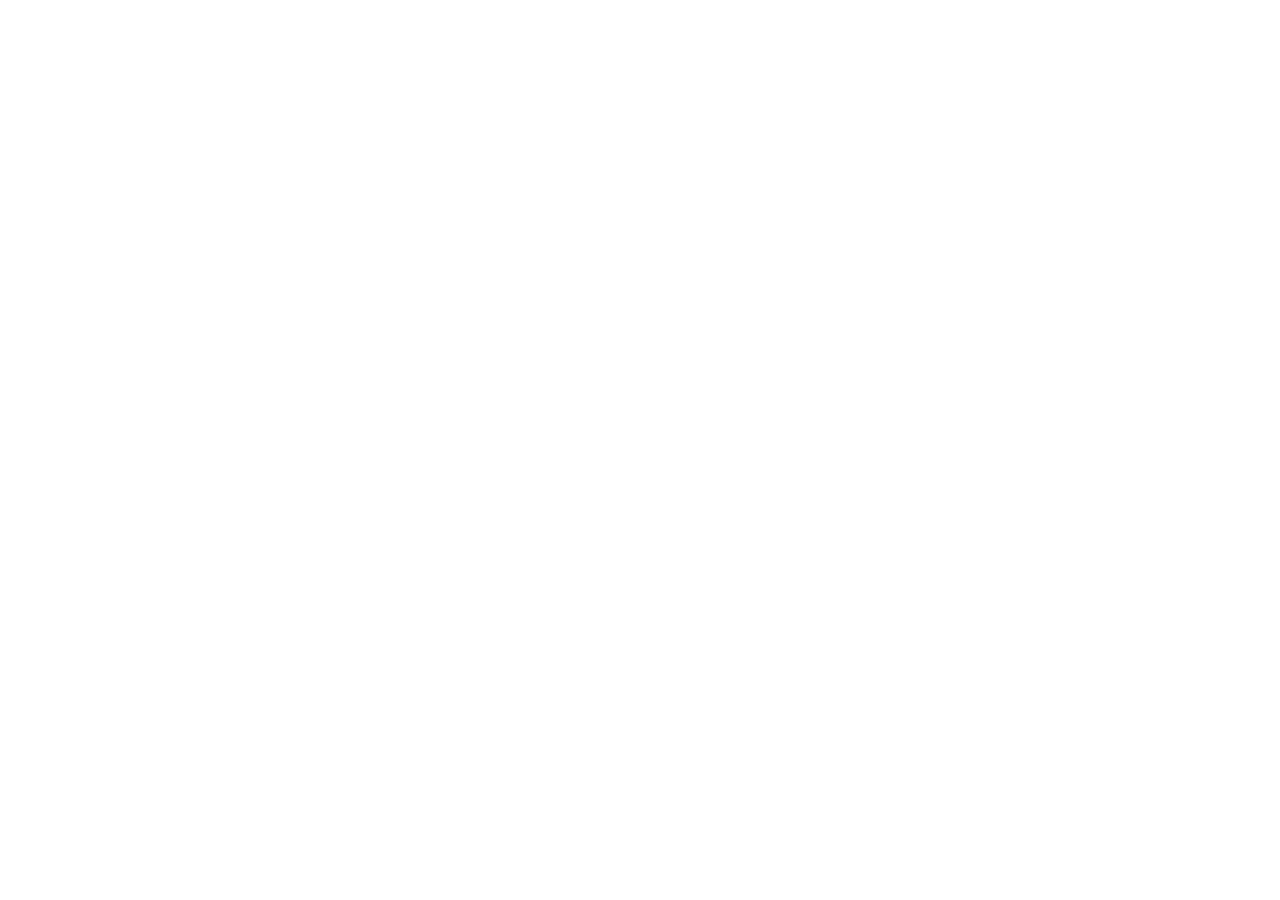
==== index.html @ 23eb841f "Deploy Croner staging 1.28.0" ====
<!doctype html>
<html lang="en">
  <head>
    <meta charset="UTF-8" />
    <link rel="icon" type="image/svg+xml" href="/croner-dev-staging/favicon.svg" />
    <meta name="viewport" content="width=device-width, initial-scale=1.0" />
    <meta data-rh="true" name="description" content="Validate Spring, Unix, Quartz, AWS, Kubernetes, GitHub Actions, Jenkins, Google Cloud, and Azure cron expressions." />
    <link data-rh="true" rel="canonical" href="https://croner.dev/" />
    <link data-rh="true" rel="alternate" hreflang="en" href="https://croner.dev/" />
    <link data-rh="true" rel="alternate" hreflang="hr" href="https://croner.dev/hr" />
    <link data-rh="true" rel="alternate" hreflang="de" href="https://croner.dev/de" />
    <link data-rh="true" rel="alternate" hreflang="it" href="https://croner.dev/it" />
    <link data-rh="true" rel="alternate" hreflang="es" href="https://croner.dev/es" />
    <link data-rh="true" rel="alternate" hreflang="nl" href="https://croner.dev/nl" />
    <link data-rh="true" rel="alternate" hreflang="x-default" href="https://croner.dev/" />
    <link rel="preconnect" href="https://fonts.googleapis.com" />
    <link rel="preconnect" href="https://fonts.gstatic.com" crossorigin />
    <link href="https://fonts.googleapis.com/css2?family=Poppins:wght@300;400;500;600;700&display=swap" rel="stylesheet" />
    <meta name="theme-color" content="#0d0d24" />
    <title>Croner — Cron Expression Checker</title>
    <script type="module" crossorigin src="/croner-dev-staging/assets/index-CM20do0I.js"></script>
    <link rel="stylesheet" crossorigin href="/croner-dev-staging/assets/index-DsFOWp3N.css">
      <meta name="robots" content="noindex, nofollow" />
  </head>
  <body>
    <div id="root"></div>
  </body>
</html>
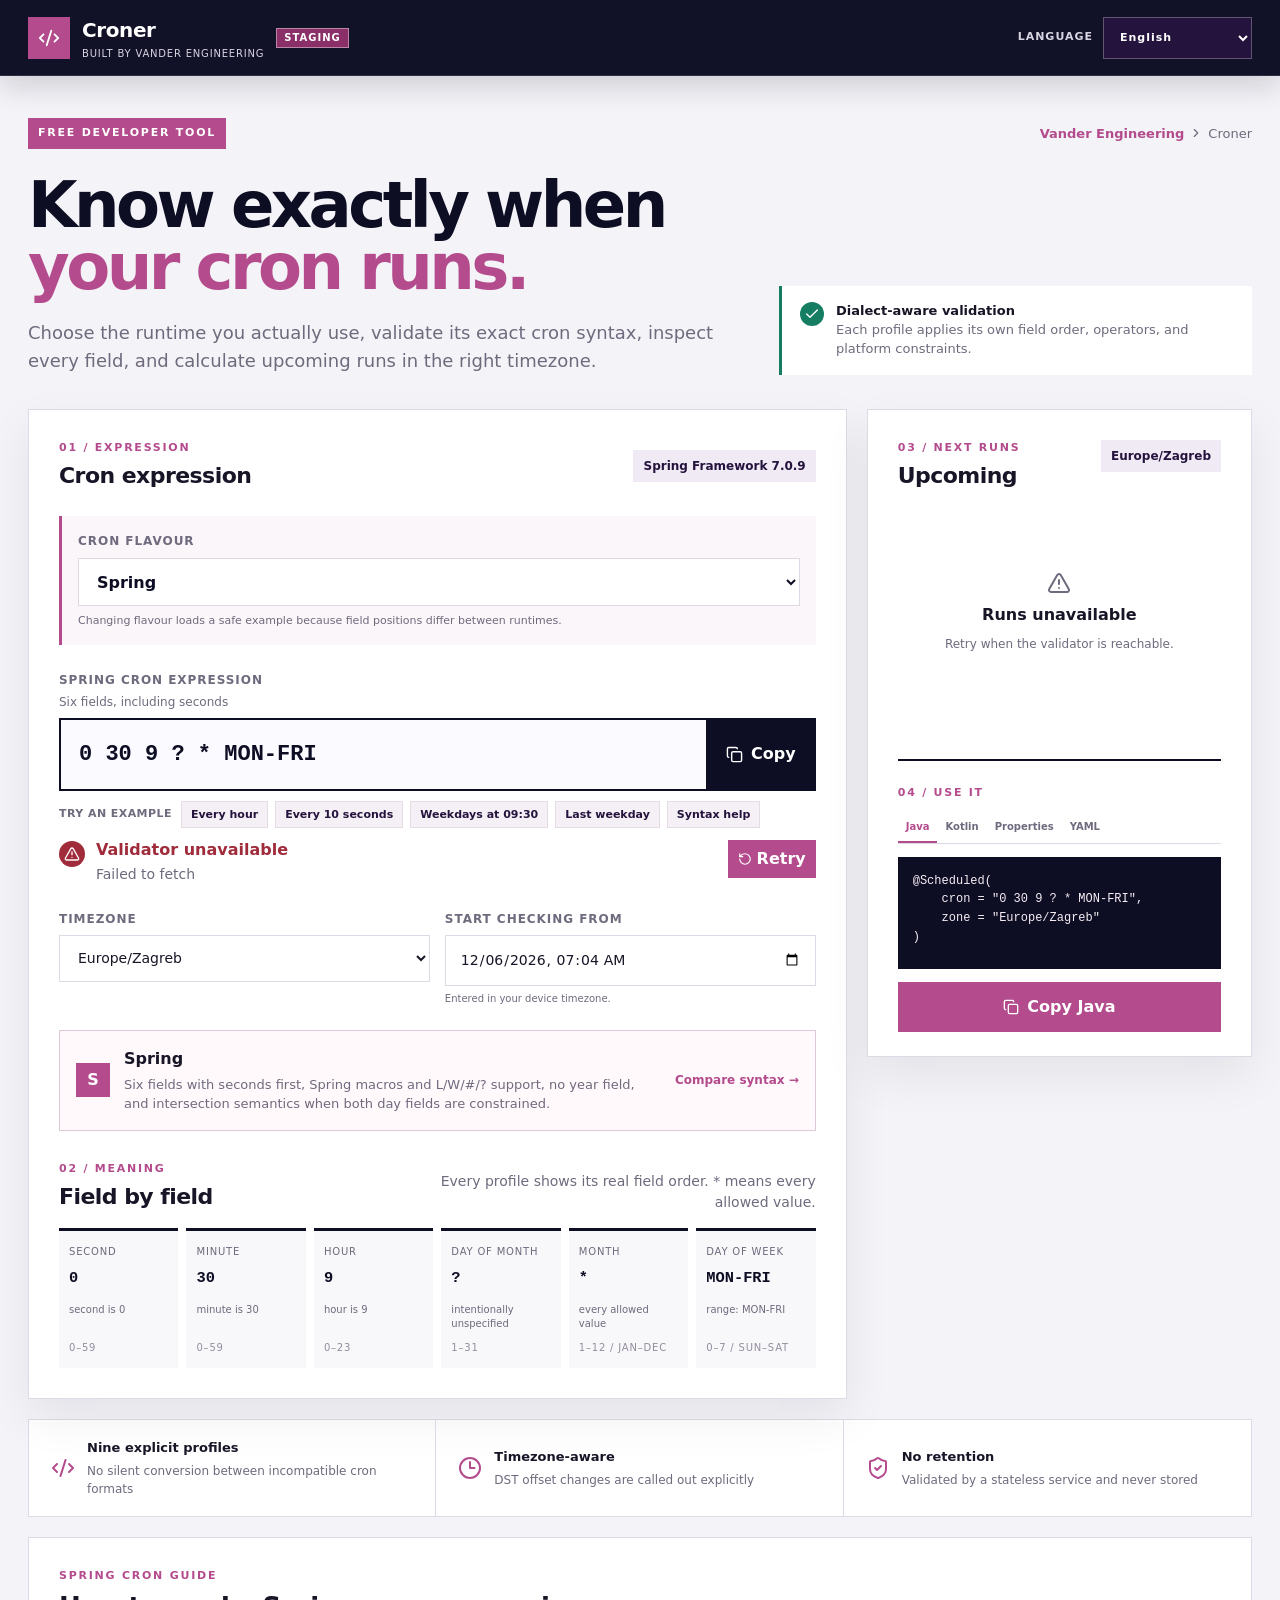
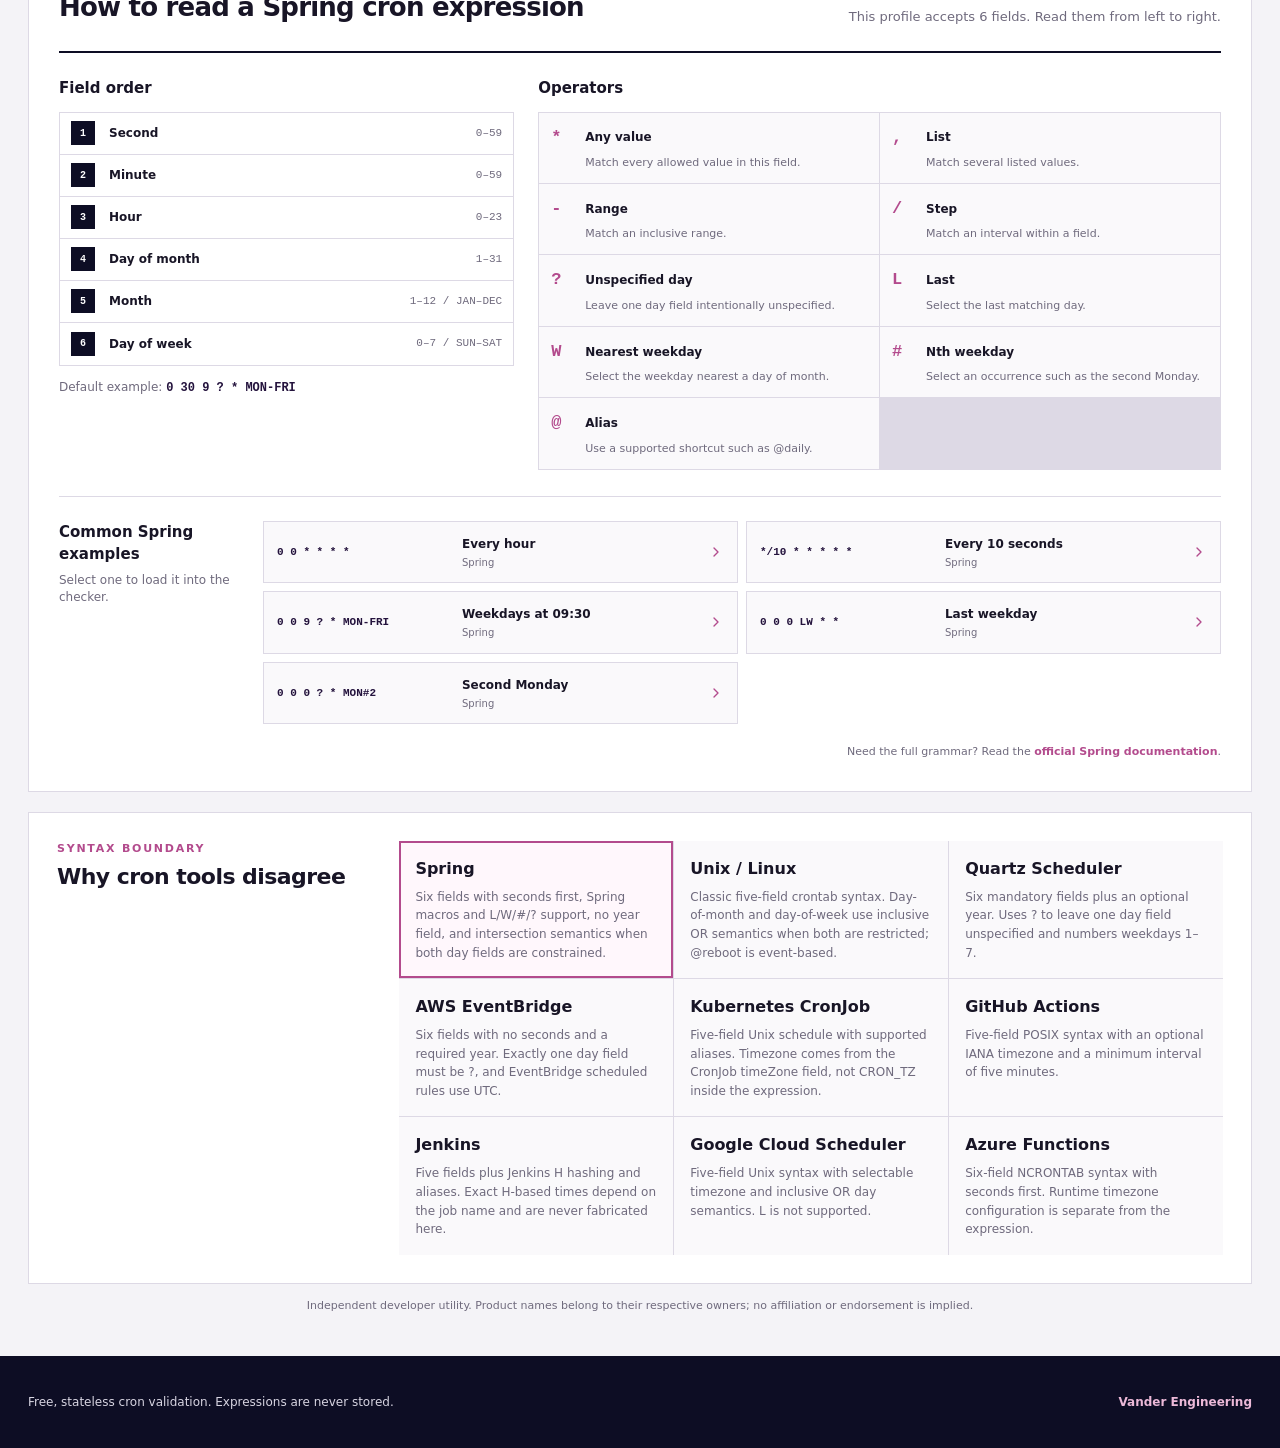
==== commit 407e7bda: "Deploy Croner staging custom domain" ====
--- a/index.html
+++ b/index.html
@@ -2,7 +2,7 @@
 <html lang="en">
   <head>
     <meta charset="UTF-8" />
-    <link rel="icon" type="image/svg+xml" href="/croner-dev-staging/favicon.svg" />
+    <link rel="icon" type="image/svg+xml" href="/favicon.svg" />
     <meta name="viewport" content="width=device-width, initial-scale=1.0" />
     <meta data-rh="true" name="description" content="Validate Spring, Unix, Quartz, AWS, Kubernetes, GitHub Actions, Jenkins, Google Cloud, and Azure cron expressions." />
     <link data-rh="true" rel="canonical" href="https://croner.dev/" />
@@ -18,8 +18,8 @@
     <link href="https://fonts.googleapis.com/css2?family=Poppins:wght@300;400;500;600;700&display=swap" rel="stylesheet" />
     <meta name="theme-color" content="#0d0d24" />
     <title>Croner — Cron Expression Checker</title>
-    <script type="module" crossorigin src="/croner-dev-staging/assets/index-CM20do0I.js"></script>
-    <link rel="stylesheet" crossorigin href="/croner-dev-staging/assets/index-DsFOWp3N.css">
+    <script type="module" crossorigin src="/assets/index-CDIv0Uh9.js"></script>
+    <link rel="stylesheet" crossorigin href="/assets/index-DsFOWp3N.css">
       <meta name="robots" content="noindex, nofollow" />
   </head>
   <body>
--- a/assets/index-DsFOWp3N.css
+++ b/assets/index-DsFOWp3N.css
@@ -0,0 +1 @@
+*,:before,:after{--tw-border-spacing-x: 0;--tw-border-spacing-y: 0;--tw-translate-x: 0;--tw-translate-y: 0;--tw-rotate: 0;--tw-skew-x: 0;--tw-skew-y: 0;--tw-scale-x: 1;--tw-scale-y: 1;--tw-pan-x: ;--tw-pan-y: ;--tw-pinch-zoom: ;--tw-scroll-snap-strictness: proximity;--tw-gradient-from-position: ;--tw-gradient-via-position: ;--tw-gradient-to-position: ;--tw-ordinal: ;--tw-slashed-zero: ;--tw-numeric-figure: ;--tw-numeric-spacing: ;--tw-numeric-fraction: ;--tw-ring-inset: ;--tw-ring-offset-width: 0px;--tw-ring-offset-color: #fff;--tw-ring-color: rgb(59 130 246 / .5);--tw-ring-offset-shadow: 0 0 #0000;--tw-ring-shadow: 0 0 #0000;--tw-shadow: 0 0 #0000;--tw-shadow-colored: 0 0 #0000;--tw-blur: ;--tw-brightness: ;--tw-contrast: ;--tw-grayscale: ;--tw-hue-rotate: ;--tw-invert: ;--tw-saturate: ;--tw-sepia: ;--tw-drop-shadow: ;--tw-backdrop-blur: ;--tw-backdrop-brightness: ;--tw-backdrop-contrast: ;--tw-backdrop-grayscale: ;--tw-backdrop-hue-rotate: ;--tw-backdrop-invert: ;--tw-backdrop-opacity: ;--tw-backdrop-saturate: ;--tw-backdrop-sepia: ;--tw-contain-size: ;--tw-contain-layout: ;--tw-contain-paint: ;--tw-contain-style: }::backdrop{--tw-border-spacing-x: 0;--tw-border-spacing-y: 0;--tw-translate-x: 0;--tw-translate-y: 0;--tw-rotate: 0;--tw-skew-x: 0;--tw-skew-y: 0;--tw-scale-x: 1;--tw-scale-y: 1;--tw-pan-x: ;--tw-pan-y: ;--tw-pinch-zoom: ;--tw-scroll-snap-strictness: proximity;--tw-gradient-from-position: ;--tw-gradient-via-position: ;--tw-gradient-to-position: ;--tw-ordinal: ;--tw-slashed-zero: ;--tw-numeric-figure: ;--tw-numeric-spacing: ;--tw-numeric-fraction: ;--tw-ring-inset: ;--tw-ring-offset-width: 0px;--tw-ring-offset-color: #fff;--tw-ring-color: rgb(59 130 246 / .5);--tw-ring-offset-shadow: 0 0 #0000;--tw-ring-shadow: 0 0 #0000;--tw-shadow: 0 0 #0000;--tw-shadow-colored: 0 0 #0000;--tw-blur: ;--tw-brightness: ;--tw-contrast: ;--tw-grayscale: ;--tw-hue-rotate: ;--tw-invert: ;--tw-saturate: ;--tw-sepia: ;--tw-drop-shadow: ;--tw-backdrop-blur: ;--tw-backdrop-brightness: ;--tw-backdrop-contrast: ;--tw-backdrop-grayscale: ;--tw-backdrop-hue-rotate: ;--tw-backdrop-invert: ;--tw-backdrop-opacity: ;--tw-backdrop-saturate: ;--tw-backdrop-sepia: ;--tw-contain-size: ;--tw-contain-layout: ;--tw-contain-paint: ;--tw-contain-style: }*,:before,:after{box-sizing:border-box;border-width:0;border-style:solid;border-color:#e5e7eb}:before,:after{--tw-content: ""}html,:host{line-height:1.5;-webkit-text-size-adjust:100%;-moz-tab-size:4;-o-tab-size:4;tab-size:4;font-family:Poppins,Inter,system-ui,sans-serif;font-feature-settings:normal;font-variation-settings:normal;-webkit-tap-highlight-color:transparent}body{margin:0;line-height:inherit}hr{height:0;color:inherit;border-top-width:1px}abbr:where([title]){-webkit-text-decoration:underline dotted;text-decoration:underline dotted}h1,h2,h3,h4,h5,h6{font-size:inherit;font-weight:inherit}a{color:inherit;text-decoration:inherit}b,strong{font-weight:bolder}code,kbd,samp,pre{font-family:ui-monospace,SFMono-Regular,Menlo,Monaco,Consolas,Liberation Mono,Courier New,monospace;font-feature-settings:normal;font-variation-settings:normal;font-size:1em}small{font-size:80%}sub,sup{font-size:75%;line-height:0;position:relative;vertical-align:baseline}sub{bottom:-.25em}sup{top:-.5em}table{text-indent:0;border-color:inherit;border-collapse:collapse}button,input,optgroup,select,textarea{font-family:inherit;font-feature-settings:inherit;font-variation-settings:inherit;font-size:100%;font-weight:inherit;line-height:inherit;letter-spacing:inherit;color:inherit;margin:0;padding:0}button,select{text-transform:none}button,input:where([type=button]),input:where([type=reset]),input:where([type=submit]){-webkit-appearance:button;background-color:transparent;background-image:none}:-moz-focusring{outline:auto}:-moz-ui-invalid{box-shadow:none}progress{vertical-align:baseline}::-webkit-inner-spin-button,::-webkit-outer-spin-button{height:auto}[type=search]{-webkit-appearance:textfield;outline-offset:-2px}::-webkit-search-decoration{-webkit-appearance:none}::-webkit-file-upload-button{-webkit-appearance:button;font:inherit}summary{display:list-item}blockquote,dl,dd,h1,h2,h3,h4,h5,h6,hr,figure,p,pre{margin:0}fieldset{margin:0;padding:0}legend{padding:0}ol,ul,menu{list-style:none;margin:0;padding:0}dialog{padding:0}textarea{resize:vertical}input::-moz-placeholder,textarea::-moz-placeholder{opacity:1;color:#9ca3af}input::placeholder,textarea::placeholder{opacity:1;color:#9ca3af}button,[role=button]{cursor:pointer}:disabled{cursor:default}img,svg,video,canvas,audio,iframe,embed,object{display:block;vertical-align:middle}img,video{max-width:100%;height:auto}[hidden]:where(:not([hidden=until-found])){display:none}html{scroll-behavior:smooth}body{overflow-x:hidden;--tw-bg-opacity: 1;background-color:rgb(255 255 255 / var(--tw-bg-opacity, 1));font-family:Poppins,Inter,system-ui,sans-serif;--tw-text-opacity: 1;color:rgb(17 17 17 / var(--tw-text-opacity, 1))}body *::-moz-selection{--tw-bg-opacity: 1;background-color:rgb(179 75 141 / var(--tw-bg-opacity, 1));--tw-text-opacity: 1;color:rgb(255 255 255 / var(--tw-text-opacity, 1))}body *::selection{--tw-bg-opacity: 1;background-color:rgb(179 75 141 / var(--tw-bg-opacity, 1));--tw-text-opacity: 1;color:rgb(255 255 255 / var(--tw-text-opacity, 1))}body::-moz-selection{--tw-bg-opacity: 1;background-color:rgb(179 75 141 / var(--tw-bg-opacity, 1));--tw-text-opacity: 1;color:rgb(255 255 255 / var(--tw-text-opacity, 1))}body::selection{--tw-bg-opacity: 1;background-color:rgb(179 75 141 / var(--tw-bg-opacity, 1));--tw-text-opacity: 1;color:rgb(255 255 255 / var(--tw-text-opacity, 1))}body{-webkit-font-smoothing:antialiased;-moz-osx-font-smoothing:grayscale}h1,h2,h3,h4,h5,h6{font-family:Poppins,Inter,system-ui,sans-serif;font-weight:600}:focus-visible{outline:2px solid transparent;outline-offset:2px;--tw-ring-offset-shadow: var(--tw-ring-inset) 0 0 0 var(--tw-ring-offset-width) var(--tw-ring-offset-color);--tw-ring-shadow: var(--tw-ring-inset) 0 0 0 calc(2px + var(--tw-ring-offset-width)) var(--tw-ring-color);box-shadow:var(--tw-ring-offset-shadow),var(--tw-ring-shadow),var(--tw-shadow, 0 0 #0000);--tw-ring-opacity: 1;--tw-ring-color: rgb(179 75 141 / var(--tw-ring-opacity, 1));--tw-ring-offset-width: 2px}.container{width:100%}@media (min-width: 640px){.container{max-width:640px}}@media (min-width: 768px){.container{max-width:768px}}@media (min-width: 1024px){.container{max-width:1024px}}@media (min-width: 1280px){.container{max-width:1280px}}@media (min-width: 1536px){.container{max-width:1536px}}.pointer-events-none{pointer-events:none}.fixed{position:fixed}.absolute{position:absolute}.relative{position:relative}.inset-0{top:0;right:0;bottom:0;left:0}.-bottom-1{bottom:-.25rem}.-right-1{right:-.25rem}.-right-32{right:-8rem}.left-0{left:0}.left-1\/2{left:50%}.left-4{left:1rem}.right-0{right:0}.top-0{top:0}.top-1\/2{top:50%}.top-24{top:6rem}.top-4{top:1rem}.top-full{top:100%}.z-0{z-index:0}.z-10{z-index:10}.z-50{z-index:50}.z-\[100\]{z-index:100}.z-\[1\]{z-index:1}.z-\[60\]{z-index:60}.z-\[70\]{z-index:70}.order-1{order:1}.order-2{order:2}.mx-auto{margin-left:auto;margin-right:auto}.my-10{margin-top:2.5rem;margin-bottom:2.5rem}.my-12{margin-top:3rem;margin-bottom:3rem}.my-8{margin-top:2rem;margin-bottom:2rem}.mb-10{margin-bottom:2.5rem}.mb-12{margin-bottom:3rem}.mb-14{margin-bottom:3.5rem}.mb-16{margin-bottom:4rem}.mb-24{margin-bottom:6rem}.mb-4{margin-bottom:1rem}.mb-5{margin-bottom:1.25rem}.mb-6{margin-bottom:1.5rem}.mb-8{margin-bottom:2rem}.mb-\[9px\]{margin-bottom:9px}.ml-6{margin-left:1.5rem}.ml-auto{margin-left:auto}.mr-2{margin-right:.5rem}.mt-0\.5{margin-top:.125rem}.mt-1{margin-top:.25rem}.mt-10{margin-top:2.5rem}.mt-12{margin-top:3rem}.mt-14{margin-top:3.5rem}.mt-16{margin-top:4rem}.mt-2{margin-top:.5rem}.mt-20{margin-top:5rem}.mt-3{margin-top:.75rem}.mt-4{margin-top:1rem}.mt-5{margin-top:1.25rem}.mt-6{margin-top:1.5rem}.mt-7{margin-top:1.75rem}.mt-8{margin-top:2rem}.mt-auto{margin-top:auto}.line-clamp-2{overflow:hidden;display:-webkit-box;-webkit-box-orient:vertical;-webkit-line-clamp:2}.line-clamp-3{overflow:hidden;display:-webkit-box;-webkit-box-orient:vertical;-webkit-line-clamp:3}.\!block{display:block!important}.block{display:block}.inline-block{display:inline-block}.flex{display:flex}.inline-flex{display:inline-flex}.grid{display:grid}.contents{display:contents}.hidden{display:none}.h-1\.5{height:.375rem}.h-10{height:2.5rem}.h-11{height:2.75rem}.h-12{height:3rem}.h-16{height:4rem}.h-3{height:.75rem}.h-3\.5{height:.875rem}.h-4{height:1rem}.h-5{height:1.25rem}.h-56{height:14rem}.h-6{height:1.5rem}.h-64{height:16rem}.h-7{height:1.75rem}.h-8{height:2rem}.h-96{height:24rem}.h-\[1\.5px\]{height:1.5px}.h-\[2px\]{height:2px}.h-\[300px\]{height:300px}.h-\[36px\]{height:36px}.h-\[400px\]{height:400px}.h-\[66px\]{height:66px}.h-auto{height:auto}.h-full{height:100%}.min-h-\[70vh\]{min-height:70vh}.min-h-screen{min-height:100vh}.w-1\.5{width:.375rem}.w-10{width:2.5rem}.w-11{width:2.75rem}.w-12{width:3rem}.w-16{width:4rem}.w-20{width:5rem}.w-3{width:.75rem}.w-3\.5{width:.875rem}.w-4{width:1rem}.w-5{width:1.25rem}.w-6{width:1.5rem}.w-64{width:16rem}.w-7{width:1.75rem}.w-8{width:2rem}.w-80{width:20rem}.w-96{width:24rem}.w-\[161px\]{width:161px}.w-\[24px\]{width:24px}.w-\[36px\]{width:36px}.w-auto{width:auto}.w-fit{width:-moz-fit-content;width:fit-content}.w-full{width:100%}.min-w-0{min-width:0px}.min-w-\[200px\]{min-width:200px}.min-w-\[760px\]{min-width:760px}.max-w-2xl{max-width:42rem}.max-w-3xl{max-width:48rem}.max-w-4xl{max-width:56rem}.max-w-5xl{max-width:64rem}.max-w-6xl{max-width:72rem}.max-w-\[200px\]{max-width:200px}.max-w-lg{max-width:32rem}.max-w-md{max-width:28rem}.max-w-none{max-width:none}.max-w-screen-2xl{max-width:1536px}.max-w-sm{max-width:24rem}.max-w-xl{max-width:36rem}.flex-none{flex:none}.shrink-0{flex-shrink:0}.flex-grow{flex-grow:1}.-translate-x-1\/2{--tw-translate-x: -50%;transform:translate(var(--tw-translate-x),var(--tw-translate-y)) rotate(var(--tw-rotate)) skew(var(--tw-skew-x)) skewY(var(--tw-skew-y)) scaleX(var(--tw-scale-x)) scaleY(var(--tw-scale-y))}.-translate-y-1\/2{--tw-translate-y: -50%;transform:translate(var(--tw-translate-x),var(--tw-translate-y)) rotate(var(--tw-rotate)) skew(var(--tw-skew-x)) skewY(var(--tw-skew-y)) scaleX(var(--tw-scale-x)) scaleY(var(--tw-scale-y))}.-translate-y-full{--tw-translate-y: -100%;transform:translate(var(--tw-translate-x),var(--tw-translate-y)) rotate(var(--tw-rotate)) skew(var(--tw-skew-x)) skewY(var(--tw-skew-y)) scaleX(var(--tw-scale-x)) scaleY(var(--tw-scale-y))}.translate-y-0{--tw-translate-y: 0px;transform:translate(var(--tw-translate-x),var(--tw-translate-y)) rotate(var(--tw-rotate)) skew(var(--tw-skew-x)) skewY(var(--tw-skew-y)) scaleX(var(--tw-scale-x)) scaleY(var(--tw-scale-y))}.translate-y-6{--tw-translate-y: 1.5rem;transform:translate(var(--tw-translate-x),var(--tw-translate-y)) rotate(var(--tw-rotate)) skew(var(--tw-skew-x)) skewY(var(--tw-skew-y)) scaleX(var(--tw-scale-x)) scaleY(var(--tw-scale-y))}.-rotate-45{--tw-rotate: -45deg;transform:translate(var(--tw-translate-x),var(--tw-translate-y)) rotate(var(--tw-rotate)) skew(var(--tw-skew-x)) skewY(var(--tw-skew-y)) scaleX(var(--tw-scale-x)) scaleY(var(--tw-scale-y))}.rotate-180{--tw-rotate: 180deg;transform:translate(var(--tw-translate-x),var(--tw-translate-y)) rotate(var(--tw-rotate)) skew(var(--tw-skew-x)) skewY(var(--tw-skew-y)) scaleX(var(--tw-scale-x)) scaleY(var(--tw-scale-y))}.rotate-45{--tw-rotate: 45deg;transform:translate(var(--tw-translate-x),var(--tw-translate-y)) rotate(var(--tw-rotate)) skew(var(--tw-skew-x)) skewY(var(--tw-skew-y)) scaleX(var(--tw-scale-x)) scaleY(var(--tw-scale-y))}.transform{transform:translate(var(--tw-translate-x),var(--tw-translate-y)) rotate(var(--tw-rotate)) skew(var(--tw-skew-x)) skewY(var(--tw-skew-y)) scaleX(var(--tw-scale-x)) scaleY(var(--tw-scale-y))}@keyframes pulse{50%{opacity:.5}}.animate-pulse{animation:pulse 2s cubic-bezier(.4,0,.6,1) infinite}@keyframes spin{to{transform:rotate(360deg)}}.animate-spin{animation:spin 1s linear infinite}.cursor-default{cursor:default}.cursor-not-allowed{cursor:not-allowed}.resize-none{resize:none}.scroll-mt-24{scroll-margin-top:6rem}.list-outside{list-style-position:outside}.list-disc{list-style-type:disc}.grid-cols-1{grid-template-columns:repeat(1,minmax(0,1fr))}.grid-cols-2{grid-template-columns:repeat(2,minmax(0,1fr))}.flex-col{flex-direction:column}.flex-wrap{flex-wrap:wrap}.items-start{align-items:flex-start}.items-end{align-items:flex-end}.items-center{align-items:center}.justify-start{justify-content:flex-start}.justify-end{justify-content:flex-end}.justify-center{justify-content:center}.justify-between{justify-content:space-between}.gap-1{gap:.25rem}.gap-1\.5{gap:.375rem}.gap-10{gap:2.5rem}.gap-12{gap:3rem}.gap-14{gap:3.5rem}.gap-16{gap:4rem}.gap-2{gap:.5rem}.gap-20{gap:5rem}.gap-24{gap:6rem}.gap-3{gap:.75rem}.gap-4{gap:1rem}.gap-5{gap:1.25rem}.gap-6{gap:1.5rem}.gap-8{gap:2rem}.gap-px{gap:1px}.gap-x-6{-moz-column-gap:1.5rem;column-gap:1.5rem}.gap-y-5{row-gap:1.25rem}.space-x-2>:not([hidden])~:not([hidden]){--tw-space-x-reverse: 0;margin-right:calc(.5rem * var(--tw-space-x-reverse));margin-left:calc(.5rem * calc(1 - var(--tw-space-x-reverse)))}.space-y-10>:not([hidden])~:not([hidden]){--tw-space-y-reverse: 0;margin-top:calc(2.5rem * calc(1 - var(--tw-space-y-reverse)));margin-bottom:calc(2.5rem * var(--tw-space-y-reverse))}.space-y-12>:not([hidden])~:not([hidden]){--tw-space-y-reverse: 0;margin-top:calc(3rem * calc(1 - var(--tw-space-y-reverse)));margin-bottom:calc(3rem * var(--tw-space-y-reverse))}.space-y-3>:not([hidden])~:not([hidden]){--tw-space-y-reverse: 0;margin-top:calc(.75rem * calc(1 - var(--tw-space-y-reverse)));margin-bottom:calc(.75rem * var(--tw-space-y-reverse))}.space-y-4>:not([hidden])~:not([hidden]){--tw-space-y-reverse: 0;margin-top:calc(1rem * calc(1 - var(--tw-space-y-reverse)));margin-bottom:calc(1rem * var(--tw-space-y-reverse))}.space-y-5>:not([hidden])~:not([hidden]){--tw-space-y-reverse: 0;margin-top:calc(1.25rem * calc(1 - var(--tw-space-y-reverse)));margin-bottom:calc(1.25rem * var(--tw-space-y-reverse))}.space-y-8>:not([hidden])~:not([hidden]){--tw-space-y-reverse: 0;margin-top:calc(2rem * calc(1 - var(--tw-space-y-reverse)));margin-bottom:calc(2rem * var(--tw-space-y-reverse))}.overflow-hidden{overflow:hidden}.overflow-x-auto{overflow-x:auto}.overflow-y-auto{overflow-y:auto}.overflow-x-hidden{overflow-x:hidden}.whitespace-nowrap{white-space:nowrap}.break-all{word-break:break-all}.rounded-2xl{border-radius:1rem}.rounded-3xl{border-radius:1.5rem}.rounded-\[2rem\]{border-radius:2rem}.rounded-full{border-radius:9999px}.rounded-lg{border-radius:.5rem}.rounded-md{border-radius:.375rem}.rounded-sm{border-radius:.125rem}.rounded-xl{border-radius:.75rem}.border{border-width:1px}.border-4{border-width:4px}.border-y{border-top-width:1px;border-bottom-width:1px}.border-b{border-bottom-width:1px}.border-b-2{border-bottom-width:2px}.border-l-2{border-left-width:2px}.border-l-4{border-left-width:4px}.border-t{border-top-width:1px}.border-t-2{border-top-width:2px}.border-\[\#9bd9c9\]{--tw-border-opacity: 1;border-color:rgb(155 217 201 / var(--tw-border-opacity, 1))}.border-\[\#e7c0d7\]{--tw-border-opacity: 1;border-color:rgb(231 192 215 / var(--tw-border-opacity, 1))}.border-green-100{--tw-border-opacity: 1;border-color:rgb(220 252 231 / var(--tw-border-opacity, 1))}.border-green-200{--tw-border-opacity: 1;border-color:rgb(187 247 208 / var(--tw-border-opacity, 1))}.border-red-100{--tw-border-opacity: 1;border-color:rgb(254 226 226 / var(--tw-border-opacity, 1))}.border-red-200{--tw-border-opacity: 1;border-color:rgb(254 202 202 / var(--tw-border-opacity, 1))}.border-red-500{--tw-border-opacity: 1;border-color:rgb(239 68 68 / var(--tw-border-opacity, 1))}.border-transparent{border-color:transparent}.border-vander-100{--tw-border-opacity: 1;border-color:rgb(245 245 245 / var(--tw-border-opacity, 1))}.border-vander-200{--tw-border-opacity: 1;border-color:rgb(229 229 229 / var(--tw-border-opacity, 1))}.border-vander-200\/50{border-color:#e5e5e580}.border-vander-300{--tw-border-opacity: 1;border-color:rgb(176 176 176 / var(--tw-border-opacity, 1))}.border-vander-900{--tw-border-opacity: 1;border-color:rgb(17 17 17 / var(--tw-border-opacity, 1))}.border-vander-accent{--tw-border-opacity: 1;border-color:rgb(179 75 141 / var(--tw-border-opacity, 1))}.border-vander-accent-light\/60{border-color:#d994bf99}.border-vander-accent\/10{border-color:#b34b8d1a}.border-vander-accent\/20{border-color:#b34b8d33}.border-vander-navy{--tw-border-opacity: 1;border-color:rgb(13 13 36 / var(--tw-border-opacity, 1))}.border-white{--tw-border-opacity: 1;border-color:rgb(255 255 255 / var(--tw-border-opacity, 1))}.border-white\/10{border-color:#ffffff1a}.border-white\/15{border-color:#ffffff26}.border-white\/20{border-color:#fff3}.border-white\/40{border-color:#fff6}.border-white\/5{border-color:#ffffff0d}.border-white\/70{border-color:#ffffffb3}.bg-\[\#f3fbf8\]{--tw-bg-opacity: 1;background-color:rgb(243 251 248 / var(--tw-bg-opacity, 1))}.bg-\[\#fcf7fa\]{--tw-bg-opacity: 1;background-color:rgb(252 247 250 / var(--tw-bg-opacity, 1))}.bg-current{background-color:currentColor}.bg-emerald-400{--tw-bg-opacity: 1;background-color:rgb(52 211 153 / var(--tw-bg-opacity, 1))}.bg-green-50{--tw-bg-opacity: 1;background-color:rgb(240 253 244 / var(--tw-bg-opacity, 1))}.bg-red-50{--tw-bg-opacity: 1;background-color:rgb(254 242 242 / var(--tw-bg-opacity, 1))}.bg-transparent{background-color:transparent}.bg-vander-100{--tw-bg-opacity: 1;background-color:rgb(245 245 245 / var(--tw-bg-opacity, 1))}.bg-vander-100\/10{background-color:#f5f5f51a}.bg-vander-100\/20{background-color:#f5f5f533}.bg-vander-100\/30{background-color:#f5f5f54d}.bg-vander-100\/40{background-color:#f5f5f566}.bg-vander-100\/50{background-color:#f5f5f580}.bg-vander-200{--tw-bg-opacity: 1;background-color:rgb(229 229 229 / var(--tw-bg-opacity, 1))}.bg-vander-accent{--tw-bg-opacity: 1;background-color:rgb(179 75 141 / var(--tw-bg-opacity, 1))}.bg-vander-accent-dark{--tw-bg-opacity: 1;background-color:rgb(138 53 106 / var(--tw-bg-opacity, 1))}.bg-vander-accent\/10{background-color:#b34b8d1a}.bg-vander-accent\/20{background-color:#b34b8d33}.bg-vander-navy{--tw-bg-opacity: 1;background-color:rgb(13 13 36 / var(--tw-bg-opacity, 1))}.bg-vander-navy-dark{--tw-bg-opacity: 1;background-color:rgb(7 7 21 / var(--tw-bg-opacity, 1))}.bg-vander-navy\/50{background-color:#0d0d2480}.bg-vander-navy\/60{background-color:#0d0d2499}.bg-vander-navy\/80{background-color:#0d0d24cc}.bg-vander-navy\/95{background-color:#0d0d24f2}.bg-white{--tw-bg-opacity: 1;background-color:rgb(255 255 255 / var(--tw-bg-opacity, 1))}.bg-white\/10{background-color:#ffffff1a}.bg-white\/15{background-color:#ffffff26}.bg-white\/80{background-color:#fffc}.bg-white\/\[0\.05\]{background-color:#ffffff0d}.bg-white\/\[0\.06\]{background-color:#ffffff0f}.bg-white\/\[0\.07\]{background-color:#ffffff12}.bg-gradient-to-br{background-image:linear-gradient(to bottom right,var(--tw-gradient-stops))}.from-vander-navy\/80{--tw-gradient-from: rgb(13 13 36 / .8) var(--tw-gradient-from-position);--tw-gradient-to: rgb(13 13 36 / 0) var(--tw-gradient-to-position);--tw-gradient-stops: var(--tw-gradient-from), var(--tw-gradient-to)}.via-vander-purple-deep\/40{--tw-gradient-to: rgb(31 10 56 / 0) var(--tw-gradient-to-position);--tw-gradient-stops: var(--tw-gradient-from), rgb(31 10 56 / .4) var(--tw-gradient-via-position), var(--tw-gradient-to)}.to-transparent{--tw-gradient-to: transparent var(--tw-gradient-to-position)}.object-contain{-o-object-fit:contain;object-fit:contain}.object-cover{-o-object-fit:cover;object-fit:cover}.p-10{padding:2.5rem}.p-12{padding:3rem}.p-2{padding:.5rem}.p-3{padding:.75rem}.p-4{padding:1rem}.p-5{padding:1.25rem}.p-6{padding:1.5rem}.p-7{padding:1.75rem}.p-8{padding:2rem}.px-3{padding-left:.75rem;padding-right:.75rem}.px-4{padding-left:1rem;padding-right:1rem}.px-6{padding-left:1.5rem;padding-right:1.5rem}.px-8{padding-left:2rem;padding-right:2rem}.py-1{padding-top:.25rem;padding-bottom:.25rem}.py-1\.5{padding-top:.375rem;padding-bottom:.375rem}.py-2{padding-top:.5rem;padding-bottom:.5rem}.py-20{padding-top:5rem;padding-bottom:5rem}.py-24{padding-top:6rem;padding-bottom:6rem}.py-3{padding-top:.75rem;padding-bottom:.75rem}.py-4{padding-top:1rem;padding-bottom:1rem}.py-5{padding-top:1.25rem;padding-bottom:1.25rem}.py-\[1px\]{padding-top:1px;padding-bottom:1px}.py-\[5px\]{padding-top:5px;padding-bottom:5px}.pb-1{padding-bottom:.25rem}.pb-10{padding-bottom:2.5rem}.pb-12{padding-bottom:3rem}.pb-2{padding-bottom:.5rem}.pb-20{padding-bottom:5rem}.pb-24{padding-bottom:6rem}.pb-32{padding-bottom:8rem}.pb-4{padding-bottom:1rem}.pb-6{padding-bottom:1.5rem}.pb-8{padding-bottom:2rem}.pl-4{padding-left:1rem}.pt-10{padding-top:2.5rem}.pt-12{padding-top:3rem}.pt-16{padding-top:4rem}.pt-24{padding-top:6rem}.pt-28{padding-top:7rem}.pt-32{padding-top:8rem}.pt-4{padding-top:1rem}.pt-40{padding-top:10rem}.pt-48{padding-top:12rem}.pt-5{padding-top:1.25rem}.pt-6{padding-top:1.5rem}.pt-8{padding-top:2rem}.text-left{text-align:left}.text-center{text-align:center}.text-right{text-align:right}.font-mono{font-family:ui-monospace,SFMono-Regular,Menlo,Monaco,Consolas,Liberation Mono,Courier New,monospace}.font-sans{font-family:Poppins,Inter,system-ui,sans-serif}.text-2xl{font-size:1.5rem;line-height:2rem}.text-3xl{font-size:1.875rem;line-height:2.25rem}.text-4xl{font-size:2.25rem;line-height:2.5rem}.text-5xl{font-size:3rem;line-height:1}.text-8xl{font-size:6rem;line-height:1}.text-\[10px\]{font-size:10px}.text-\[11px\]{font-size:11px}.text-\[13px\]{font-size:13px}.text-\[15px\]{font-size:15px}.text-base{font-size:1rem;line-height:1.5rem}.text-lg{font-size:1.125rem;line-height:1.75rem}.text-sm{font-size:.875rem;line-height:1.25rem}.text-xl{font-size:1.25rem;line-height:1.75rem}.text-xs{font-size:.75rem;line-height:1rem}.font-bold{font-weight:700}.font-light{font-weight:300}.font-medium{font-weight:500}.font-semibold{font-weight:600}.uppercase{text-transform:uppercase}.italic{font-style:italic}.ordinal{--tw-ordinal: ordinal;font-variant-numeric:var(--tw-ordinal) var(--tw-slashed-zero) var(--tw-numeric-figure) var(--tw-numeric-spacing) var(--tw-numeric-fraction)}.leading-none{line-height:1}.leading-relaxed{line-height:1.625}.leading-relaxed-body{line-height:1.8}.leading-tight{line-height:1.25}.leading-tight-heading{line-height:1.05}.tracking-mega-wide{letter-spacing:.5em}.tracking-nav{letter-spacing:.18em}.tracking-super-wide{letter-spacing:.3em}.tracking-tight{letter-spacing:-.025em}.tracking-wider{letter-spacing:.05em}.tracking-widest{letter-spacing:.1em}.text-\[\#0d8067\]{--tw-text-opacity: 1;color:rgb(13 128 103 / var(--tw-text-opacity, 1))}.text-emerald-300{--tw-text-opacity: 1;color:rgb(110 231 183 / var(--tw-text-opacity, 1))}.text-gray-900{--tw-text-opacity: 1;color:rgb(17 24 39 / var(--tw-text-opacity, 1))}.text-green-700{--tw-text-opacity: 1;color:rgb(21 128 61 / var(--tw-text-opacity, 1))}.text-green-800{--tw-text-opacity: 1;color:rgb(22 101 52 / var(--tw-text-opacity, 1))}.text-red-500{--tw-text-opacity: 1;color:rgb(239 68 68 / var(--tw-text-opacity, 1))}.text-red-700{--tw-text-opacity: 1;color:rgb(185 28 28 / var(--tw-text-opacity, 1))}.text-red-800{--tw-text-opacity: 1;color:rgb(153 27 27 / var(--tw-text-opacity, 1))}.text-vander-100{--tw-text-opacity: 1;color:rgb(245 245 245 / var(--tw-text-opacity, 1))}.text-vander-200{--tw-text-opacity: 1;color:rgb(229 229 229 / var(--tw-text-opacity, 1))}.text-vander-300{--tw-text-opacity: 1;color:rgb(176 176 176 / var(--tw-text-opacity, 1))}.text-vander-400{--tw-text-opacity: 1;color:rgb(136 136 136 / var(--tw-text-opacity, 1))}.text-vander-500{--tw-text-opacity: 1;color:rgb(85 85 85 / var(--tw-text-opacity, 1))}.text-vander-600{--tw-text-opacity: 1;color:rgb(68 68 68 / var(--tw-text-opacity, 1))}.text-vander-900{--tw-text-opacity: 1;color:rgb(17 17 17 / var(--tw-text-opacity, 1))}.text-vander-accent{--tw-text-opacity: 1;color:rgb(179 75 141 / var(--tw-text-opacity, 1))}.text-vander-accent-dark{--tw-text-opacity: 1;color:rgb(138 53 106 / var(--tw-text-opacity, 1))}.text-vander-accent-light{--tw-text-opacity: 1;color:rgb(217 148 191 / var(--tw-text-opacity, 1))}.text-vander-navy{--tw-text-opacity: 1;color:rgb(13 13 36 / var(--tw-text-opacity, 1))}.text-white{--tw-text-opacity: 1;color:rgb(255 255 255 / var(--tw-text-opacity, 1))}.text-white\/15{color:#ffffff26}.text-white\/60{color:#fff9}.text-white\/70{color:#ffffffb3}.text-white\/90{color:#ffffffe6}.opacity-0{opacity:0}.opacity-100{opacity:1}.opacity-20{opacity:.2}.opacity-80{opacity:.8}.opacity-90{opacity:.9}.mix-blend-multiply{mix-blend-mode:multiply}.shadow-2xl{--tw-shadow: 0 25px 50px -12px rgb(0 0 0 / .25);--tw-shadow-colored: 0 25px 50px -12px var(--tw-shadow-color);box-shadow:var(--tw-ring-offset-shadow, 0 0 #0000),var(--tw-ring-shadow, 0 0 #0000),var(--tw-shadow)}.shadow-lg{--tw-shadow: 0 10px 15px -3px rgb(0 0 0 / .1), 0 4px 6px -4px rgb(0 0 0 / .1);--tw-shadow-colored: 0 10px 15px -3px var(--tw-shadow-color), 0 4px 6px -4px var(--tw-shadow-color);box-shadow:var(--tw-ring-offset-shadow, 0 0 #0000),var(--tw-ring-shadow, 0 0 #0000),var(--tw-shadow)}.shadow-md{--tw-shadow: 0 4px 6px -1px rgb(0 0 0 / .1), 0 2px 4px -2px rgb(0 0 0 / .1);--tw-shadow-colored: 0 4px 6px -1px var(--tw-shadow-color), 0 2px 4px -2px var(--tw-shadow-color);box-shadow:var(--tw-ring-offset-shadow, 0 0 #0000),var(--tw-ring-shadow, 0 0 #0000),var(--tw-shadow)}.shadow-sm{--tw-shadow: 0 1px 2px 0 rgb(0 0 0 / .05);--tw-shadow-colored: 0 1px 2px 0 var(--tw-shadow-color);box-shadow:var(--tw-ring-offset-shadow, 0 0 #0000),var(--tw-ring-shadow, 0 0 #0000),var(--tw-shadow)}.shadow-xl{--tw-shadow: 0 20px 25px -5px rgb(0 0 0 / .1), 0 8px 10px -6px rgb(0 0 0 / .1);--tw-shadow-colored: 0 20px 25px -5px var(--tw-shadow-color), 0 8px 10px -6px var(--tw-shadow-color);box-shadow:var(--tw-ring-offset-shadow, 0 0 #0000),var(--tw-ring-shadow, 0 0 #0000),var(--tw-shadow)}.shadow-vander-accent\/20{--tw-shadow-color: rgb(179 75 141 / .2);--tw-shadow: var(--tw-shadow-colored)}.outline-none{outline:2px solid transparent;outline-offset:2px}.blur-3xl{--tw-blur: blur(64px);filter:var(--tw-blur) var(--tw-brightness) var(--tw-contrast) var(--tw-grayscale) var(--tw-hue-rotate) var(--tw-invert) var(--tw-saturate) var(--tw-sepia) var(--tw-drop-shadow)}.brightness-0{--tw-brightness: brightness(0);filter:var(--tw-blur) var(--tw-brightness) var(--tw-contrast) var(--tw-grayscale) var(--tw-hue-rotate) var(--tw-invert) var(--tw-saturate) var(--tw-sepia) var(--tw-drop-shadow)}.contrast-\[2\]{--tw-contrast: contrast(2);filter:var(--tw-blur) var(--tw-brightness) var(--tw-contrast) var(--tw-grayscale) var(--tw-hue-rotate) var(--tw-invert) var(--tw-saturate) var(--tw-sepia) var(--tw-drop-shadow)}.grayscale{--tw-grayscale: grayscale(100%);filter:var(--tw-blur) var(--tw-brightness) var(--tw-contrast) var(--tw-grayscale) var(--tw-hue-rotate) var(--tw-invert) var(--tw-saturate) var(--tw-sepia) var(--tw-drop-shadow)}.invert{--tw-invert: invert(100%);filter:var(--tw-blur) var(--tw-brightness) var(--tw-contrast) var(--tw-grayscale) var(--tw-hue-rotate) var(--tw-invert) var(--tw-saturate) var(--tw-sepia) var(--tw-drop-shadow)}.filter{filter:var(--tw-blur) var(--tw-brightness) var(--tw-contrast) var(--tw-grayscale) var(--tw-hue-rotate) var(--tw-invert) var(--tw-saturate) var(--tw-sepia) var(--tw-drop-shadow)}.backdrop-blur-md{--tw-backdrop-blur: blur(12px);-webkit-backdrop-filter:var(--tw-backdrop-blur) var(--tw-backdrop-brightness) var(--tw-backdrop-contrast) var(--tw-backdrop-grayscale) var(--tw-backdrop-hue-rotate) var(--tw-backdrop-invert) var(--tw-backdrop-opacity) var(--tw-backdrop-saturate) var(--tw-backdrop-sepia);backdrop-filter:var(--tw-backdrop-blur) var(--tw-backdrop-brightness) var(--tw-backdrop-contrast) var(--tw-backdrop-grayscale) var(--tw-backdrop-hue-rotate) var(--tw-backdrop-invert) var(--tw-backdrop-opacity) var(--tw-backdrop-saturate) var(--tw-backdrop-sepia)}.backdrop-blur-sm{--tw-backdrop-blur: blur(4px);-webkit-backdrop-filter:var(--tw-backdrop-blur) var(--tw-backdrop-brightness) var(--tw-backdrop-contrast) var(--tw-backdrop-grayscale) var(--tw-backdrop-hue-rotate) var(--tw-backdrop-invert) var(--tw-backdrop-opacity) var(--tw-backdrop-saturate) var(--tw-backdrop-sepia);backdrop-filter:var(--tw-backdrop-blur) var(--tw-backdrop-brightness) var(--tw-backdrop-contrast) var(--tw-backdrop-grayscale) var(--tw-backdrop-hue-rotate) var(--tw-backdrop-invert) var(--tw-backdrop-opacity) var(--tw-backdrop-saturate) var(--tw-backdrop-sepia)}.transition-\[height\,width\,filter\]{transition-property:height,width,filter;transition-timing-function:cubic-bezier(.4,0,.2,1);transition-duration:.15s}.transition-all{transition-property:all;transition-timing-function:cubic-bezier(.4,0,.2,1);transition-duration:.15s}.transition-colors{transition-property:color,background-color,border-color,text-decoration-color,fill,stroke;transition-timing-function:cubic-bezier(.4,0,.2,1);transition-duration:.15s}.transition-opacity{transition-property:opacity;transition-timing-function:cubic-bezier(.4,0,.2,1);transition-duration:.15s}.transition-transform{transition-property:transform;transition-timing-function:cubic-bezier(.4,0,.2,1);transition-duration:.15s}.delay-300{transition-delay:.3s}.delay-\[350ms\]{transition-delay:.35s}.duration-1000{transition-duration:1s}.duration-300{transition-duration:.3s}.duration-500{transition-duration:.5s}.duration-700{transition-duration:.7s}.\[animation-delay\:1s\]{animation-delay:1s}.hero-bg{--tw-bg-opacity: 1;background-color:rgb(13 13 36 / var(--tw-bg-opacity, 1));background-image:linear-gradient(135deg,#0d0d24,#1f0a38,#0d0d24);background-size:400% 400%;animation:heroGradient 15s ease infinite}@keyframes heroGradient{0%{background-position:0% 50%}50%{background-position:100% 50%}to{background-position:0% 50%}}.service-card-hover{transition-property:all;transition-duration:.7s;transition-timing-function:cubic-bezier(.4,0,.2,1)}.service-card-hover:hover{--tw-translate-y: -8px;transform:translate(var(--tw-translate-x),var(--tw-translate-y)) rotate(var(--tw-rotate)) skew(var(--tw-skew-x)) skewY(var(--tw-skew-y)) scaleX(var(--tw-scale-x)) scaleY(var(--tw-scale-y))}.btn-primary{display:inline-block;transform:translate(var(--tw-translate-x),var(--tw-translate-y)) rotate(var(--tw-rotate)) skew(var(--tw-skew-x)) skewY(var(--tw-skew-y)) scaleX(var(--tw-scale-x)) scaleY(var(--tw-scale-y));--tw-bg-opacity: 1;background-color:rgb(179 75 141 / var(--tw-bg-opacity, 1));padding:1.25rem 2.5rem;font-size:1.125rem;line-height:1.75rem;font-weight:700;text-transform:uppercase;letter-spacing:.18em;--tw-text-opacity: 1;color:rgb(255 255 255 / var(--tw-text-opacity, 1));outline:2px solid transparent;outline-offset:2px;transition-property:all;transition-timing-function:cubic-bezier(.4,0,.2,1);transition-duration:.3s}.btn-primary:hover{--tw-bg-opacity: 1;background-color:rgb(255 255 255 / var(--tw-bg-opacity, 1));--tw-text-opacity: 1;color:rgb(13 13 36 / var(--tw-text-opacity, 1));--tw-shadow: 0 10px 30px rgba(179,75,141,.4);--tw-shadow-colored: 0 10px 30px var(--tw-shadow-color);box-shadow:var(--tw-ring-offset-shadow, 0 0 #0000),var(--tw-ring-shadow, 0 0 #0000),var(--tw-shadow)}.btn-primary:focus-visible{--tw-ring-offset-shadow: var(--tw-ring-inset) 0 0 0 var(--tw-ring-offset-width) var(--tw-ring-offset-color);--tw-ring-shadow: var(--tw-ring-inset) 0 0 0 calc(2px + var(--tw-ring-offset-width)) var(--tw-ring-color);box-shadow:var(--tw-ring-offset-shadow),var(--tw-ring-shadow),var(--tw-shadow, 0 0 #0000);--tw-ring-opacity: 1;--tw-ring-color: rgb(179 75 141 / var(--tw-ring-opacity, 1));--tw-ring-offset-width: 2px}.btn-primary:active{--tw-scale-x: .95;--tw-scale-y: .95;transform:translate(var(--tw-translate-x),var(--tw-translate-y)) rotate(var(--tw-rotate)) skew(var(--tw-skew-x)) skewY(var(--tw-skew-y)) scaleX(var(--tw-scale-x)) scaleY(var(--tw-scale-y))}.btn-secondary{display:inline-block;border-width:2px;--tw-border-opacity: 1;border-color:rgb(13 13 36 / var(--tw-border-opacity, 1));padding:1rem 2.5rem;font-size:1.125rem;line-height:1.75rem;font-weight:700;text-transform:uppercase;letter-spacing:.18em;--tw-text-opacity: 1;color:rgb(13 13 36 / var(--tw-text-opacity, 1));outline:2px solid transparent;outline-offset:2px;transition-property:all;transition-timing-function:cubic-bezier(.4,0,.2,1);transition-duration:.3s}.btn-secondary:hover{--tw-border-opacity: 1;border-color:rgb(179 75 141 / var(--tw-border-opacity, 1));--tw-bg-opacity: 1;background-color:rgb(179 75 141 / var(--tw-bg-opacity, 1));--tw-text-opacity: 1;color:rgb(255 255 255 / var(--tw-text-opacity, 1))}.btn-secondary:focus-visible{--tw-ring-offset-shadow: var(--tw-ring-inset) 0 0 0 var(--tw-ring-offset-width) var(--tw-ring-offset-color);--tw-ring-shadow: var(--tw-ring-inset) 0 0 0 calc(2px + var(--tw-ring-offset-width)) var(--tw-ring-color);box-shadow:var(--tw-ring-offset-shadow),var(--tw-ring-shadow),var(--tw-shadow, 0 0 #0000);--tw-ring-opacity: 1;--tw-ring-color: rgb(179 75 141 / var(--tw-ring-opacity, 1));--tw-ring-offset-width: 2px}.gradient-text{background-image:linear-gradient(to right,var(--tw-gradient-stops));--tw-gradient-from: #fff var(--tw-gradient-from-position);--tw-gradient-to: rgb(255 255 255 / 0) var(--tw-gradient-to-position);--tw-gradient-stops: var(--tw-gradient-from), var(--tw-gradient-to);--tw-gradient-to: #d994bf var(--tw-gradient-to-position);-webkit-background-clip:text;background-clip:text;color:transparent}.glass-card{border-radius:1rem;border-width:1px;border-color:#ffffff1a;background-color:#ffffff0d;padding:2rem;--tw-backdrop-blur: blur(16px);-webkit-backdrop-filter:var(--tw-backdrop-blur) var(--tw-backdrop-brightness) var(--tw-backdrop-contrast) var(--tw-backdrop-grayscale) var(--tw-backdrop-hue-rotate) var(--tw-backdrop-invert) var(--tw-backdrop-opacity) var(--tw-backdrop-saturate) var(--tw-backdrop-sepia);backdrop-filter:var(--tw-backdrop-blur) var(--tw-backdrop-brightness) var(--tw-backdrop-contrast) var(--tw-backdrop-grayscale) var(--tw-backdrop-hue-rotate) var(--tw-backdrop-invert) var(--tw-backdrop-opacity) var(--tw-backdrop-saturate) var(--tw-backdrop-sepia);transition-property:all;transition-timing-function:cubic-bezier(.4,0,.2,1);transition-duration:.5s}.glass-card:hover{background-color:#ffffff1a}@media (prefers-reduced-motion: reduce){*,:before,:after{animation-duration:.01ms!important;animation-iteration-count:1!important;transition-duration:.01ms!important;scroll-behavior:auto!important}}.hover\:-translate-y-1:hover{--tw-translate-y: -.25rem;transform:translate(var(--tw-translate-x),var(--tw-translate-y)) rotate(var(--tw-rotate)) skew(var(--tw-skew-x)) skewY(var(--tw-skew-y)) scaleX(var(--tw-scale-x)) scaleY(var(--tw-scale-y))}.hover\:border-vander-accent:hover{--tw-border-opacity: 1;border-color:rgb(179 75 141 / var(--tw-border-opacity, 1))}.hover\:border-vander-accent-dark:hover{--tw-border-opacity: 1;border-color:rgb(138 53 106 / var(--tw-border-opacity, 1))}.hover\:border-vander-accent-light:hover{--tw-border-opacity: 1;border-color:rgb(217 148 191 / var(--tw-border-opacity, 1))}.hover\:border-vander-accent\/30:hover{border-color:#b34b8d4d}.hover\:border-vander-accent\/40:hover{border-color:#b34b8d66}.hover\:border-vander-accent\/50:hover{border-color:#b34b8d80}.hover\:border-white:hover{--tw-border-opacity: 1;border-color:rgb(255 255 255 / var(--tw-border-opacity, 1))}.hover\:bg-vander-100\/50:hover{background-color:#f5f5f580}.hover\:bg-vander-accent:hover{--tw-bg-opacity: 1;background-color:rgb(179 75 141 / var(--tw-bg-opacity, 1))}.hover\:bg-white:hover{--tw-bg-opacity: 1;background-color:rgb(255 255 255 / var(--tw-bg-opacity, 1))}.hover\:bg-white\/\[0\.08\]:hover{background-color:#ffffff14}.hover\:text-vander-accent:hover{--tw-text-opacity: 1;color:rgb(179 75 141 / var(--tw-text-opacity, 1))}.hover\:text-vander-accent-dark:hover{--tw-text-opacity: 1;color:rgb(138 53 106 / var(--tw-text-opacity, 1))}.hover\:text-vander-accent-light:hover{--tw-text-opacity: 1;color:rgb(217 148 191 / var(--tw-text-opacity, 1))}.hover\:text-vander-navy:hover{--tw-text-opacity: 1;color:rgb(13 13 36 / var(--tw-text-opacity, 1))}.hover\:text-white:hover{--tw-text-opacity: 1;color:rgb(255 255 255 / var(--tw-text-opacity, 1))}.hover\:shadow-2xl:hover{--tw-shadow: 0 25px 50px -12px rgb(0 0 0 / .25);--tw-shadow-colored: 0 25px 50px -12px var(--tw-shadow-color);box-shadow:var(--tw-ring-offset-shadow, 0 0 #0000),var(--tw-ring-shadow, 0 0 #0000),var(--tw-shadow)}.hover\:shadow-xl:hover{--tw-shadow: 0 20px 25px -5px rgb(0 0 0 / .1), 0 8px 10px -6px rgb(0 0 0 / .1);--tw-shadow-colored: 0 20px 25px -5px var(--tw-shadow-color), 0 8px 10px -6px var(--tw-shadow-color);box-shadow:var(--tw-ring-offset-shadow, 0 0 #0000),var(--tw-ring-shadow, 0 0 #0000),var(--tw-shadow)}.focus\:border-vander-navy:focus{--tw-border-opacity: 1;border-color:rgb(13 13 36 / var(--tw-border-opacity, 1))}.focus-visible\:bg-white\/\[0\.08\]:focus-visible{background-color:#ffffff14}.focus-visible\:text-vander-accent:focus-visible{--tw-text-opacity: 1;color:rgb(179 75 141 / var(--tw-text-opacity, 1))}.focus-visible\:text-vander-accent-light:focus-visible{--tw-text-opacity: 1;color:rgb(217 148 191 / var(--tw-text-opacity, 1))}.focus-visible\:ring-2:focus-visible{--tw-ring-offset-shadow: var(--tw-ring-inset) 0 0 0 var(--tw-ring-offset-width) var(--tw-ring-offset-color);--tw-ring-shadow: var(--tw-ring-inset) 0 0 0 calc(2px + var(--tw-ring-offset-width)) var(--tw-ring-color);box-shadow:var(--tw-ring-offset-shadow),var(--tw-ring-shadow),var(--tw-shadow, 0 0 #0000)}.focus-visible\:ring-vander-accent:focus-visible{--tw-ring-opacity: 1;--tw-ring-color: rgb(179 75 141 / var(--tw-ring-opacity, 1))}.focus-visible\:ring-white:focus-visible{--tw-ring-opacity: 1;--tw-ring-color: rgb(255 255 255 / var(--tw-ring-opacity, 1))}.focus-visible\:ring-offset-2:focus-visible{--tw-ring-offset-width: 2px}.focus-visible\:ring-offset-4:focus-visible{--tw-ring-offset-width: 4px}.focus-visible\:ring-offset-vander-navy:focus-visible{--tw-ring-offset-color: #0d0d24}.focus-visible\:ring-offset-vander-navy-dark:focus-visible{--tw-ring-offset-color: #070715}.active\:scale-95:active{--tw-scale-x: .95;--tw-scale-y: .95;transform:translate(var(--tw-translate-x),var(--tw-translate-y)) rotate(var(--tw-rotate)) skew(var(--tw-skew-x)) skewY(var(--tw-skew-y)) scaleX(var(--tw-scale-x)) scaleY(var(--tw-scale-y))}.group:focus-within .group-focus-within\:text-vander-navy{--tw-text-opacity: 1;color:rgb(13 13 36 / var(--tw-text-opacity, 1))}.group:hover .group-hover\:-translate-x-1{--tw-translate-x: -.25rem;transform:translate(var(--tw-translate-x),var(--tw-translate-y)) rotate(var(--tw-rotate)) skew(var(--tw-skew-x)) skewY(var(--tw-skew-y)) scaleX(var(--tw-scale-x)) scaleY(var(--tw-scale-y))}.group:hover .group-hover\:translate-x-1{--tw-translate-x: .25rem;transform:translate(var(--tw-translate-x),var(--tw-translate-y)) rotate(var(--tw-rotate)) skew(var(--tw-skew-x)) skewY(var(--tw-skew-y)) scaleX(var(--tw-scale-x)) scaleY(var(--tw-scale-y))}.group:hover .group-hover\:scale-105{--tw-scale-x: 1.05;--tw-scale-y: 1.05;transform:translate(var(--tw-translate-x),var(--tw-translate-y)) rotate(var(--tw-rotate)) skew(var(--tw-skew-x)) skewY(var(--tw-skew-y)) scaleX(var(--tw-scale-x)) scaleY(var(--tw-scale-y))}.group:hover .group-hover\:scale-110{--tw-scale-x: 1.1;--tw-scale-y: 1.1;transform:translate(var(--tw-translate-x),var(--tw-translate-y)) rotate(var(--tw-rotate)) skew(var(--tw-skew-x)) skewY(var(--tw-skew-y)) scaleX(var(--tw-scale-x)) scaleY(var(--tw-scale-y))}.group:hover .group-hover\:border-vander-accent{--tw-border-opacity: 1;border-color:rgb(179 75 141 / var(--tw-border-opacity, 1))}.group:hover .group-hover\:text-vander-accent{--tw-text-opacity: 1;color:rgb(179 75 141 / var(--tw-text-opacity, 1))}.group:hover .group-hover\:opacity-40{opacity:.4}.group:hover .group-hover\:grayscale-0{--tw-grayscale: grayscale(0);filter:var(--tw-blur) var(--tw-brightness) var(--tw-contrast) var(--tw-grayscale) var(--tw-hue-rotate) var(--tw-invert) var(--tw-saturate) var(--tw-sepia) var(--tw-drop-shadow)}@media (min-width: 640px){.sm\:w-auto{width:auto}.sm\:w-full{width:100%}.sm\:min-w-0{min-width:0px}.sm\:grid-cols-2{grid-template-columns:repeat(2,minmax(0,1fr))}.sm\:flex-row{flex-direction:row}.sm\:items-center{align-items:center}.sm\:whitespace-nowrap{white-space:nowrap}.sm\:px-10{padding-left:2.5rem;padding-right:2.5rem}.sm\:text-2xl{font-size:1.5rem;line-height:2rem}.sm\:text-base{font-size:1rem;line-height:1.5rem}}@media (min-width: 768px){.md\:mt-0{margin-top:0}.md\:h-12{height:3rem}.md\:h-\[600px\]{height:600px}.md\:w-auto{width:auto}.md\:grid-cols-2{grid-template-columns:repeat(2,minmax(0,1fr))}.md\:grid-cols-3{grid-template-columns:repeat(3,minmax(0,1fr))}.md\:grid-cols-\[auto_1fr_auto\]{grid-template-columns:auto 1fr auto}.md\:flex-row{flex-direction:row}.md\:items-center{align-items:center}.md\:gap-24{gap:6rem}.md\:p-10{padding:2.5rem}.md\:p-12{padding:3rem}.md\:p-6{padding:1.5rem}.md\:p-7{padding:1.75rem}.md\:p-8{padding:2rem}.md\:p-9{padding:2.25rem}.md\:px-12{padding-left:3rem;padding-right:3rem}.md\:px-24{padding-left:6rem;padding-right:6rem}.md\:py-0{padding-top:0;padding-bottom:0}.md\:py-24{padding-top:6rem;padding-bottom:6rem}.md\:py-28{padding-top:7rem;padding-bottom:7rem}.md\:pb-12{padding-bottom:3rem}.md\:pb-32{padding-bottom:8rem}.md\:pt-32{padding-top:8rem}.md\:pt-48{padding-top:12rem}.md\:text-2xl{font-size:1.5rem;line-height:2rem}.md\:text-3xl{font-size:1.875rem;line-height:2.25rem}.md\:text-4xl{font-size:2.25rem;line-height:2.5rem}.md\:text-5xl{font-size:3rem;line-height:1}.md\:text-6xl{font-size:3.75rem;line-height:1}.md\:text-7xl{font-size:4.5rem;line-height:1}.md\:text-8xl{font-size:6rem;line-height:1}.md\:text-\[12rem\]{font-size:12rem}.md\:text-base{font-size:1rem;line-height:1.5rem}.md\:text-xl{font-size:1.25rem;line-height:1.75rem}}@media (min-width: 1024px){.lg\:order-1{order:1}.lg\:order-2{order:2}.lg\:-translate-y-3{--tw-translate-y: -.75rem;transform:translate(var(--tw-translate-x),var(--tw-translate-y)) rotate(var(--tw-rotate)) skew(var(--tw-skew-x)) skewY(var(--tw-skew-y)) scaleX(var(--tw-scale-x)) scaleY(var(--tw-scale-y))}.lg\:grid-cols-2{grid-template-columns:repeat(2,minmax(0,1fr))}.lg\:grid-cols-3{grid-template-columns:repeat(3,minmax(0,1fr))}.lg\:grid-cols-4{grid-template-columns:repeat(4,minmax(0,1fr))}.lg\:grid-cols-\[0\.75fr_1\.25fr\]{grid-template-columns:.75fr 1.25fr}.lg\:grid-cols-\[0\.85fr_1\.15fr\]{grid-template-columns:.85fr 1.15fr}.lg\:grid-cols-\[0\.8fr_1\.2fr\]{grid-template-columns:.8fr 1.2fr}.lg\:grid-cols-\[1\.15fr_0\.85fr\]{grid-template-columns:1.15fr .85fr}.lg\:grid-cols-\[1\.25fr_0\.75fr\]{grid-template-columns:1.25fr .75fr}.lg\:grid-cols-\[1fr_auto\]{grid-template-columns:1fr auto}.lg\:grid-cols-\[minmax\(0\,0\.8fr\)_minmax\(0\,2\.2fr\)\]{grid-template-columns:minmax(0,.8fr) minmax(0,2.2fr)}.lg\:flex-row{flex-direction:row}.lg\:items-center{align-items:center}.lg\:gap-16{gap:4rem}.lg\:gap-20{gap:5rem}.lg\:p-14{padding:3.5rem}.lg\:pl-12{padding-left:3rem}.lg\:text-7xl{font-size:4.5rem;line-height:1}.lg\:text-8xl{font-size:6rem;line-height:1}}@media (min-width: 1280px){.xl\:grid-cols-3{grid-template-columns:repeat(3,minmax(0,1fr))}.xl\:grid-cols-4{grid-template-columns:repeat(4,minmax(0,1fr))}.xl\:text-9xl{font-size:8rem;line-height:1}}@media (min-width: 1400px){.min-\[1400px\]\:flex{display:flex}.min-\[1400px\]\:hidden{display:none}.min-\[1400px\]\:bg-transparent{background-color:transparent}.min-\[1400px\]\:py-\[2px\]{padding-top:2px;padding-bottom:2px}.min-\[1400px\]\:py-\[8px\]{padding-top:8px;padding-bottom:8px}.min-\[1400px\]\:shadow-none{--tw-shadow: 0 0 #0000;--tw-shadow-colored: 0 0 #0000;box-shadow:var(--tw-ring-offset-shadow, 0 0 #0000),var(--tw-ring-shadow, 0 0 #0000),var(--tw-shadow)}.min-\[1400px\]\:filter-none{filter:none}}@media (min-width: 1536px){.\32xl\:h-\[30px\]{height:30px}.\32xl\:h-\[84px\]{height:84px}.\32xl\:w-\[205px\]{width:205px}.\32xl\:w-\[30px\]{width:30px}.\32xl\:gap-7{gap:1.75rem}.\32xl\:px-6{padding-left:1.5rem;padding-right:1.5rem}.\32xl\:py-\[10px\]{padding-top:10px;padding-bottom:10px}.\32xl\:text-\[15px\]{font-size:15px}.\32xl\:text-sm{font-size:.875rem;line-height:1.25rem}}.spring-cron-page,.developer-tools-page{--cron-navy: #0d0d24;--cron-purple: #24133d;--cron-accent: #b34b8d;--cron-accent-light: #ecb9d8;--cron-paper: #f4f3f7;--cron-panel: #ffffff;--cron-ink: #181526;--cron-muted: #6f6a7d;--cron-line: #ddd9e5;--cron-green: #147d62;--cron-amber: #9a5a0a;color:var(--cron-ink);background:var(--cron-paper)}.spring-cron-page *,.developer-tools-page *{box-sizing:border-box}.spring-cron-page code,.spring-cron-page pre,.spring-cron-page input,.spring-cron-field strong{font-family:SFMono-Regular,Consolas,Liberation Mono,monospace}.spring-cron-shell,.tools-index-shell{width:min(1380px,calc(100% - 56px));margin:0 auto;padding:132px 0 42px}.spring-cron-eyebrow-row,.spring-cron-intro-copy,.spring-cron-section-heading,.spring-cron-field-heading,.spring-cron-copy-heading{display:flex;align-items:center;justify-content:space-between;gap:20px}.spring-cron-eyebrow,.tools-eyebrow,.spring-cron-step{margin:0;color:var(--cron-accent);font-size:11px;font-weight:900;letter-spacing:.16em;text-transform:uppercase}.spring-cron-eyebrow,.tools-eyebrow{display:inline-block;padding:7px 10px;color:#fff;background:var(--cron-accent)}.spring-cron-breadcrumb{display:flex;align-items:center;gap:5px;color:var(--cron-muted);font-size:13px}.spring-cron-breadcrumb a{color:var(--cron-accent);font-weight:750;text-decoration:none}.spring-cron-intro-copy{align-items:flex-end;margin:25px 0 34px}.spring-cron-intro h1,.tools-index-shell h1{max-width:890px;margin:0;color:var(--cron-navy);font-size:clamp(42px,5vw,70px);font-weight:650;line-height:.98;letter-spacing:-.055em}.spring-cron-intro h1 span{color:var(--cron-accent)}.spring-cron-intro-copy>div:first-child>p,.tools-index-intro{max-width:780px;margin:20px 0 0;color:var(--cron-muted);font-size:18px;line-height:1.55}.spring-cron-trust-note{min-width:330px;display:flex;gap:12px;padding:16px 18px;border-left:3px solid var(--cron-green);background:#fff}.spring-cron-trust-note p{margin:0;color:var(--cron-muted);font-size:13px;line-height:1.45}.spring-cron-trust-note strong{color:var(--cron-ink)}.spring-cron-trust-icon{width:24px;height:24px;flex:none;display:grid;place-items:center;color:#fff;background:var(--cron-green);border-radius:999px}.spring-cron-grid{display:grid;grid-template-columns:minmax(0,1.7fr) minmax(360px,.8fr);gap:20px;align-items:start}.spring-cron-card{background:var(--cron-panel);border:1px solid var(--cron-line);box-shadow:0 18px 45px #130d2512}.spring-cron-workbench,.spring-cron-results{padding:30px}.spring-cron-section-heading h2,.spring-cron-field-heading h2,.spring-cron-syntax-notes h2{margin:3px 0 0;font-size:22px;letter-spacing:-.025em}.spring-cron-badge,.spring-cron-zone{max-width:220px;padding:7px 10px;overflow:hidden;color:var(--cron-purple);background:#f0eaf4;font-size:12px;font-weight:800;text-overflow:ellipsis;white-space:nowrap}.spring-cron-label{display:block;margin-top:26px;color:var(--cron-muted);font-size:12px;font-weight:800;letter-spacing:.08em;text-transform:uppercase}.spring-cron-expression-help{display:block;margin-top:5px;color:var(--cron-muted);font-size:12px;line-height:1.45}.spring-cron-profile-picker{margin-top:24px;padding:16px;border-left:3px solid var(--cron-accent);background:#faf6f9}.spring-cron-profile-picker .spring-cron-label{margin:0}.spring-cron-profile-picker select{width:100%;min-height:48px;margin-top:8px;padding:12px 14px;border:1px solid var(--cron-line);color:var(--cron-navy);background:#fff;font:inherit;font-weight:750}.spring-cron-profile-picker small{display:block;margin-top:7px;color:var(--cron-muted);font-size:11px;line-height:1.45}.spring-cron-expression-row{display:grid;grid-template-columns:minmax(0,1fr) auto;margin-top:6px}.spring-cron-expression-row input{width:100%;min-width:0;padding:18px;border:2px solid var(--cron-navy);border-right:0;color:var(--cron-navy);background:#fbfaff;font-size:22px;font-weight:750}.spring-cron-expression-row button,.spring-cron-primary,.spring-cron-secondary,.spring-cron-inline-retry,.spring-cron-dialect-warning button,.spring-cron-copy-heading button{border:0;cursor:pointer;font:inherit;font-weight:850}.spring-cron-expression-row button{display:flex;align-items:center;gap:8px;padding:0 20px;color:#fff;background:var(--cron-navy)}.spring-cron-example-chips{display:flex;flex-wrap:wrap;gap:7px;align-items:center;margin-top:10px}.spring-cron-example-chips>span{margin-right:2px;color:var(--cron-muted);font-size:11px;font-weight:800;letter-spacing:.04em;text-transform:uppercase}.spring-cron-example-chips button,.spring-cron-example-chips a{padding:6px 9px;color:var(--cron-purple);background:#f5f0f5;border:1px solid #e5dce4;cursor:pointer;font:inherit;font-size:11px;font-weight:750;line-height:1.2;text-decoration:none}.spring-cron-example-chips button:hover,.spring-cron-example-chips a:hover{color:#fff;background:var(--cron-accent);border-color:var(--cron-accent)}.spring-cron-validation{min-height:42px;display:flex;align-items:flex-start;gap:11px;margin-top:12px;color:var(--cron-muted)}.spring-cron-validation>div{min-width:0}.spring-cron-validation strong{display:block;color:currentColor;line-height:1.3}.spring-cron-validation>div>span{display:block;margin-top:3px;color:var(--cron-muted);font-size:14px;line-height:1.5}.spring-cron-validation.is-valid{color:var(--cron-green)}.spring-cron-validation.is-invalid,.spring-cron-validation.is-error{color:#a02b3b}.spring-cron-validation.is-disabled{color:var(--cron-purple)}.spring-cron-status-icon{width:26px;height:26px;flex:none;display:grid;place-items:center;color:#fff;background:var(--cron-purple);border-radius:999px;margin-top:1px}.spring-cron-validation.is-valid .spring-cron-status-icon{background:var(--cron-green)}.spring-cron-validation.is-invalid .spring-cron-status-icon,.spring-cron-validation.is-error .spring-cron-status-icon{background:#a02b3b}.spring-cron-status-icon svg{color:#fff}.spring-cron-spinner{flex:none;color:var(--cron-accent);animation:spring-cron-spin .8s linear infinite}@keyframes spring-cron-spin{to{transform:rotate(360deg)}}.spring-cron-inline-retry{display:inline-flex;align-items:center;gap:5px;margin-left:auto;padding:7px 10px;color:#fff;background:var(--cron-accent)}.spring-cron-controls{display:grid;grid-template-columns:1fr 1fr;gap:15px;margin-top:25px}.spring-cron-controls .spring-cron-label{margin:0}.spring-cron-controls select,.spring-cron-controls input{width:100%;min-height:47px;margin-top:7px;padding:13px 14px;border:1px solid var(--cron-line);color:var(--cron-ink);background:#fff;font:inherit;font-size:14px;text-transform:none}.spring-cron-controls select:disabled{cursor:not-allowed;background:#f0eef3;opacity:.8}.spring-cron-controls small{display:block;margin-top:5px;color:var(--cron-muted);font-size:10px;font-weight:500;letter-spacing:0;text-transform:none}.spring-cron-dialect-note,.spring-cron-dialect-warning{display:grid;grid-template-columns:auto minmax(0,1fr) auto;gap:14px;align-items:center;margin:24px 0 30px;padding:16px;border:1px solid #ddc9d7;background:#fff9fc}.spring-cron-dialect-warning{margin-bottom:-12px;border-color:#e5c58e;background:#fffaf0}.spring-cron-dialect-mark{width:34px;height:34px;display:grid;place-items:center;color:#fff;background:var(--cron-accent);font-weight:900}.spring-cron-dialect-warning .spring-cron-dialect-mark{background:var(--cron-amber)}.spring-cron-dialect-note p,.spring-cron-dialect-warning p{margin:4px 0 0;color:var(--cron-muted);font-size:13px}.spring-cron-dialect-note a,.spring-cron-dialect-warning button{color:var(--cron-accent);background:transparent;font-size:12px;font-weight:850;text-decoration:none}.spring-cron-dialect-warning button{padding:9px 11px;border:1px solid var(--cron-accent)}.spring-cron-field-heading{align-items:end;margin-top:8px}.spring-cron-field-heading>p{max-width:52%;margin:0;color:var(--cron-muted);font-size:14px;text-align:right}.spring-cron-fields{display:grid;grid-template-columns:repeat(auto-fit,minmax(105px,1fr));gap:8px;margin-top:15px}.spring-cron-field{min-width:0;padding:13px 10px;border-top:3px solid var(--cron-navy);background:#f8f7fa}.spring-cron-field.is-error{border-color:#a02b3b;background:#fff2f4}.spring-cron-field>span,.spring-cron-field small,.spring-cron-field em{display:block;color:var(--cron-muted);font-size:10px;font-style:normal;letter-spacing:.08em;text-transform:uppercase}.spring-cron-field strong{display:block;min-height:32px;margin:8px 0 4px;overflow:hidden;color:var(--cron-navy);font-size:clamp(15px,1.2vw,19px);text-overflow:ellipsis;white-space:nowrap}.spring-cron-field small{min-height:28px;letter-spacing:0;line-height:1.35;text-transform:none}.spring-cron-field em{margin-top:9px;color:#938d9e}.spring-cron-fields-empty{margin-top:15px;padding:22px;color:var(--cron-muted);border:1px dashed var(--cron-line);background:#faf9fb;font-size:13px;text-align:center}.spring-cron-results{padding-bottom:24px}.spring-cron-results-heading{align-items:start}.spring-cron-results-loading,.spring-cron-empty-result{min-height:240px;display:flex;align-items:center;justify-content:center;flex-direction:column;gap:8px;color:var(--cron-muted);text-align:center}.spring-cron-empty-result strong{color:var(--cron-ink)}.spring-cron-empty-result span{max-width:280px;font-size:12px;line-height:1.5}.spring-cron-run-list{padding:0;margin:20px 0 14px;list-style:none;border-top:1px solid var(--cron-line)}.spring-cron-run-list li{display:grid;grid-template-columns:30px minmax(0,1fr) auto;gap:10px;align-items:center;padding:13px 0;border-bottom:1px solid var(--cron-line)}.spring-cron-run-index{color:var(--cron-accent);font-family:monospace;font-weight:900}.spring-cron-run-list strong,.spring-cron-run-list small{display:block}.spring-cron-run-list strong{font-size:14px}.spring-cron-run-list small,.spring-cron-distance{color:var(--cron-muted);font-size:11px}.spring-cron-distance{white-space:nowrap}.spring-cron-dst-pill{display:inline-block;margin-top:5px;padding:3px 6px;color:#755006;background:#fff1c9;font-size:9px;font-weight:800}.spring-cron-secondary{width:100%;padding:11px;color:var(--cron-navy);background:transparent;border:1px solid var(--cron-navy)}.spring-cron-copy-block{margin-top:27px;padding-top:24px;border-top:2px solid var(--cron-navy)}.spring-cron-copy-heading{align-items:flex-start;flex-direction:column;gap:10px}.spring-cron-copy-heading [role=tablist]{width:100%;display:flex;overflow-x:auto;border-bottom:1px solid var(--cron-line)}.spring-cron-copy-heading button{padding:7px 8px;color:var(--cron-muted);background:transparent;border-bottom:2px solid transparent;font-size:10px}.spring-cron-copy-heading button.is-active{color:var(--cron-accent);border-color:var(--cron-accent)}.spring-cron-copy-block pre{min-height:112px;margin:13px 0;padding:15px;overflow:auto;color:#f7edf4;background:var(--cron-navy);font-size:12px;line-height:1.55;white-space:pre-wrap}.spring-cron-primary{width:100%;display:flex;align-items:center;justify-content:center;gap:8px;padding:13px;color:#fff;background:var(--cron-accent)}.spring-cron-primary:disabled{cursor:not-allowed;opacity:.5}.spring-cron-correctness-strip{display:grid;grid-template-columns:repeat(3,1fr);margin-top:20px;border:1px solid var(--cron-line);background:#fff}.spring-cron-correctness-strip>div{display:flex;align-items:center;gap:12px;padding:18px 22px;border-right:1px solid var(--cron-line)}.spring-cron-correctness-strip>div:last-child{border-right:0}.spring-cron-correctness-strip svg{flex:none;color:var(--cron-accent)}.spring-cron-correctness-strip strong,.spring-cron-correctness-strip small{display:block}.spring-cron-correctness-strip strong{margin-bottom:4px;font-size:13px}.spring-cron-correctness-strip small{color:var(--cron-muted);font-size:12px}.spring-cron-guide{margin-top:20px;padding:30px;border:1px solid var(--cron-line);background:#fff}.spring-cron-guide-heading{display:flex;align-items:flex-end;justify-content:space-between;gap:28px;padding-bottom:24px;border-bottom:2px solid var(--cron-navy)}.spring-cron-guide h2,.spring-cron-guide h3,.spring-cron-guide p{margin:0}.spring-cron-guide h2{margin-top:4px;font-size:26px;letter-spacing:-.03em}.spring-cron-guide h3{font-size:15px}.spring-cron-guide-heading>p{max-width:540px;color:var(--cron-muted);font-size:13px;line-height:1.55}.spring-cron-guide-layout{display:grid;grid-template-columns:minmax(300px,.8fr) minmax(0,1.2fr);gap:24px;padding-top:24px}.spring-cron-position-guide,.spring-cron-operator-guide{min-width:0}.spring-cron-position-guide ol{padding:0;margin:12px 0 0;list-style:none;border:1px solid var(--cron-line)}.spring-cron-position-guide li{display:grid;grid-template-columns:28px minmax(0,1fr) auto;gap:10px;align-items:center;min-height:42px;padding:8px 11px;border-bottom:1px solid var(--cron-line);font-size:12px}.spring-cron-position-guide li:last-child{border-bottom:0}.spring-cron-position-guide li>span{width:24px;height:24px;display:grid;place-items:center;color:#fff;background:var(--cron-navy);font-family:SFMono-Regular,Consolas,Liberation Mono,monospace;font-size:10px;font-weight:800}.spring-cron-position-guide li code{color:var(--cron-muted);font-size:11px;text-align:right}.spring-cron-position-guide>p{margin-top:12px;color:var(--cron-muted);font-size:12px;line-height:1.55}.spring-cron-position-guide>p code{color:var(--cron-purple);font-weight:750}.spring-cron-position-guide>p strong{color:var(--cron-ink)}.spring-cron-operator-guide dl{display:grid;grid-template-columns:repeat(2,minmax(0,1fr));gap:1px;margin:12px 0 0;background:var(--cron-line);border:1px solid var(--cron-line)}.spring-cron-operator-guide dl>div{min-width:0;padding:12px;background:#faf9fb}.spring-cron-operator-guide dt{display:flex;align-items:center;gap:9px}.spring-cron-operator-guide dt code{min-width:25px;color:var(--cron-accent);font-size:17px;font-weight:900}.spring-cron-operator-guide dt strong{font-size:12px}.spring-cron-operator-guide dd{margin:5px 0 0 34px;color:var(--cron-muted);font-size:11px;line-height:1.45}.spring-cron-example-guide{display:grid;grid-template-columns:180px minmax(0,1fr);gap:24px;margin-top:26px;padding-top:24px;border-top:1px solid var(--cron-line)}.spring-cron-example-guide>div:first-child>p{margin-top:6px;color:var(--cron-muted);font-size:12px;line-height:1.45}.spring-cron-example-grid{display:grid;grid-template-columns:repeat(2,minmax(0,1fr));gap:8px}.spring-cron-example-grid button{min-width:0;display:grid;grid-template-columns:minmax(0,.85fr) minmax(0,1.15fr) auto;gap:12px;align-items:center;padding:13px;color:var(--cron-ink);background:#faf9fb;border:1px solid var(--cron-line);cursor:pointer;font:inherit;text-align:left}.spring-cron-example-grid button:hover{border-color:var(--cron-accent);box-shadow:inset 3px 0 0 var(--cron-accent)}.spring-cron-example-grid button>code{min-width:0;overflow:hidden;color:var(--cron-purple);font-size:11px;font-weight:750;text-overflow:ellipsis;white-space:nowrap}.spring-cron-example-grid button strong,.spring-cron-example-grid button small{display:block}.spring-cron-example-grid button strong{font-size:12px}.spring-cron-example-grid button small{margin-top:3px;color:var(--cron-muted);font-size:10px;line-height:1.35}.spring-cron-example-grid button svg{color:var(--cron-accent)}.spring-cron-guide-source{margin-top:20px!important;color:var(--cron-muted);font-size:11px;text-align:right}.spring-cron-guide-source a{color:var(--cron-accent);font-weight:750}.spring-cron-syntax-notes{display:grid;grid-template-columns:minmax(230px,.55fr) minmax(0,1.45fr);gap:30px;margin-top:20px;padding:28px;border:1px solid var(--cron-line);background:#fff}.spring-cron-syntax-grid{display:grid;grid-template-columns:repeat(3,1fr);gap:1px;background:var(--cron-line)}.spring-cron-syntax-grid article{padding:16px;background:#faf9fb}.spring-cron-syntax-grid article.is-active{box-shadow:inset 0 0 0 2px var(--cron-accent);background:#fff7fc}.spring-cron-syntax-grid p{margin:7px 0 0;color:var(--cron-muted);font-size:12px;line-height:1.55}.spring-cron-disclaimer{margin:14px 0 0;color:var(--cron-muted);font-size:11px;text-align:center}.tools-index-shell{min-height:72vh;padding-top:160px}.tools-index-shell h1{margin-top:24px}.tools-card-grid{display:grid;grid-template-columns:repeat(2,minmax(0,1fr));gap:20px;margin-top:48px}.tools-index-card{min-height:145px;display:grid;grid-template-columns:auto minmax(0,1fr) auto;gap:18px;align-items:center;padding:28px;color:var(--cron-ink);background:#fff;border:1px solid var(--cron-line);box-shadow:0 18px 45px #130d250f;text-decoration:none;transition:transform .18s ease,border-color .18s ease,box-shadow .18s ease}.tools-index-card:hover{transform:translateY(-4px);border-color:var(--cron-accent);box-shadow:0 22px 50px #130d251a}.tools-index-icon{width:50px;height:50px;display:grid;place-items:center;color:#fff;background:var(--cron-accent)}.tools-index-card strong,.tools-index-card small{display:block}.tools-index-card strong{font-size:20px}.tools-index-card small{margin-top:7px;color:var(--cron-muted);line-height:1.5}@media (max-width: 1080px){.spring-cron-intro-copy{align-items:stretch;flex-direction:column}.spring-cron-trust-note{min-width:0}.spring-cron-grid{grid-template-columns:1fr}.spring-cron-fields{grid-template-columns:repeat(3,1fr)}.spring-cron-syntax-notes,.spring-cron-guide-layout,.spring-cron-example-guide{grid-template-columns:1fr}}@media (max-width: 700px){.spring-cron-shell,.tools-index-shell{width:min(calc(100% - 28px),1380px);padding-top:105px}.spring-cron-eyebrow-row,.spring-cron-field-heading{align-items:flex-start;flex-direction:column}.spring-cron-breadcrumb{display:none}.spring-cron-intro h1,.tools-index-shell h1{font-size:43px}.spring-cron-workbench,.spring-cron-results,.spring-cron-guide,.spring-cron-syntax-notes{padding:20px}.spring-cron-guide-heading,.spring-cron-section-heading{align-items:flex-start;flex-direction:column;gap:10px}.spring-cron-expression-row{grid-template-columns:1fr}.spring-cron-expression-row input{border-right:2px solid var(--cron-navy);font-size:17px}.spring-cron-expression-row button{justify-content:center;padding:12px}.spring-cron-validation{align-items:flex-start}.spring-cron-inline-retry{margin-left:0}.spring-cron-controls{grid-template-columns:1fr}.spring-cron-dialect-note,.spring-cron-dialect-warning{grid-template-columns:auto minmax(0,1fr)}.spring-cron-dialect-note a,.spring-cron-dialect-warning button{grid-column:2;justify-self:start}.spring-cron-field-heading>p{max-width:none;text-align:left}.spring-cron-fields{grid-template-columns:repeat(2,minmax(0,1fr))}.spring-cron-correctness-strip,.spring-cron-syntax-grid,.spring-cron-operator-guide dl,.spring-cron-example-grid,.tools-card-grid{grid-template-columns:1fr}.spring-cron-position-guide li{grid-template-columns:28px minmax(0,1fr)}.spring-cron-position-guide li code{grid-column:2;text-align:left}.spring-cron-guide-source{text-align:left}.spring-cron-correctness-strip>div{border-right:0;border-bottom:1px solid var(--cron-line)}.spring-cron-correctness-strip>div:last-child{border-bottom:0}.spring-cron-run-list li{grid-template-columns:26px minmax(0,1fr)}.spring-cron-distance{grid-column:2}.tools-index-card{padding:22px}}@media (prefers-reduced-motion: reduce){.spring-cron-spinner{animation-duration:2s}.tools-index-card{transition:none}}.croner-site{min-height:100vh;background:#f4f3f7}.croner-site-header{position:fixed;inset:0 0 auto;z-index:50;min-height:76px;display:flex;align-items:center;justify-content:space-between;gap:24px;padding:10px max(28px,calc((100vw - 1380px)/2));color:#fff;background:#0d0d24fa;border-bottom:1px solid rgba(255,255,255,.12);box-shadow:0 10px 30px #0d0d2429}.croner-site-brand{display:flex;align-items:center;gap:12px;color:#fff;text-decoration:none}.croner-site-brand-group{display:flex;align-items:center;gap:12px}.croner-site-environment{padding:4px 7px;border:1px solid rgba(255,255,255,.42);color:#fff;background:#8a2f68;font-size:10px;font-weight:800;letter-spacing:.1em;line-height:1;text-transform:uppercase}.croner-site-mark{width:42px;height:42px;display:grid;place-items:center;color:#fff;background:#b34b8d}.croner-site-brand strong,.croner-site-brand small{display:block}.croner-site-brand strong{font-size:20px;letter-spacing:-.02em}.croner-site-brand small{margin-top:1px;color:#d8d5e2;font-size:10px;letter-spacing:.08em;text-transform:uppercase}.croner-language-picker{display:flex;align-items:center;gap:10px;color:#d8d5e2;font-size:11px;font-weight:800;letter-spacing:.09em;text-transform:uppercase}.croner-language-picker select{min-height:42px;padding:8px 34px 8px 12px;border:1px solid rgba(255,255,255,.28);color:#fff;background:#24133d;font:inherit;text-transform:none}.croner-site .spring-cron-shell{padding-top:118px}.croner-site-footer{min-height:92px;display:flex;align-items:center;justify-content:space-between;gap:24px;padding:24px max(28px,calc((100vw - 1380px)/2));color:#d8d5e2;background:#0d0d24;font-size:12px}.croner-site-footer p{margin:0}.croner-site-footer a{color:#ecb9d8;font-weight:750;text-decoration:none}@media (max-width: 700px){.croner-site-header{min-height:68px;padding:9px 14px}.croner-site-brand small,.croner-language-picker>span{display:none}.croner-language-picker select{max-width:135px}.croner-site .spring-cron-shell{padding-top:96px}.croner-site-footer{align-items:flex-start;flex-direction:column;gap:10px;padding:24px 14px}}
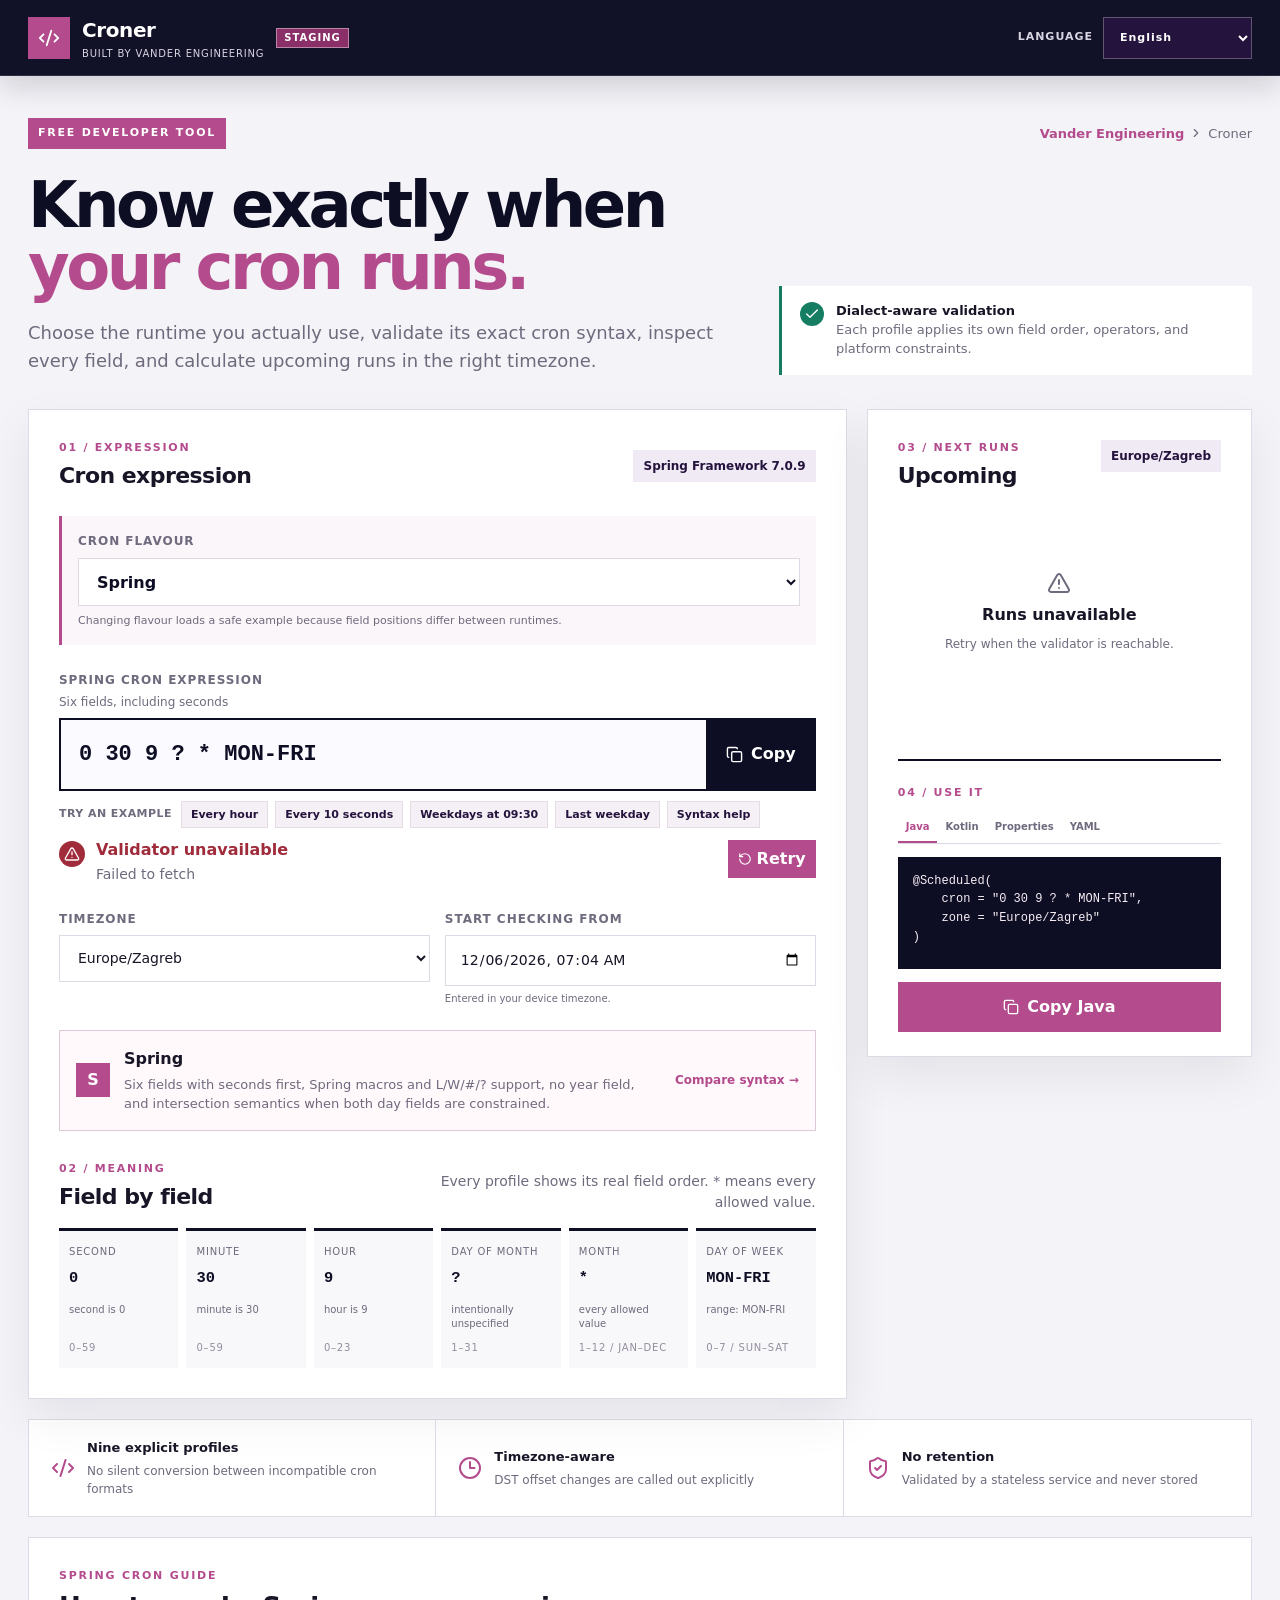
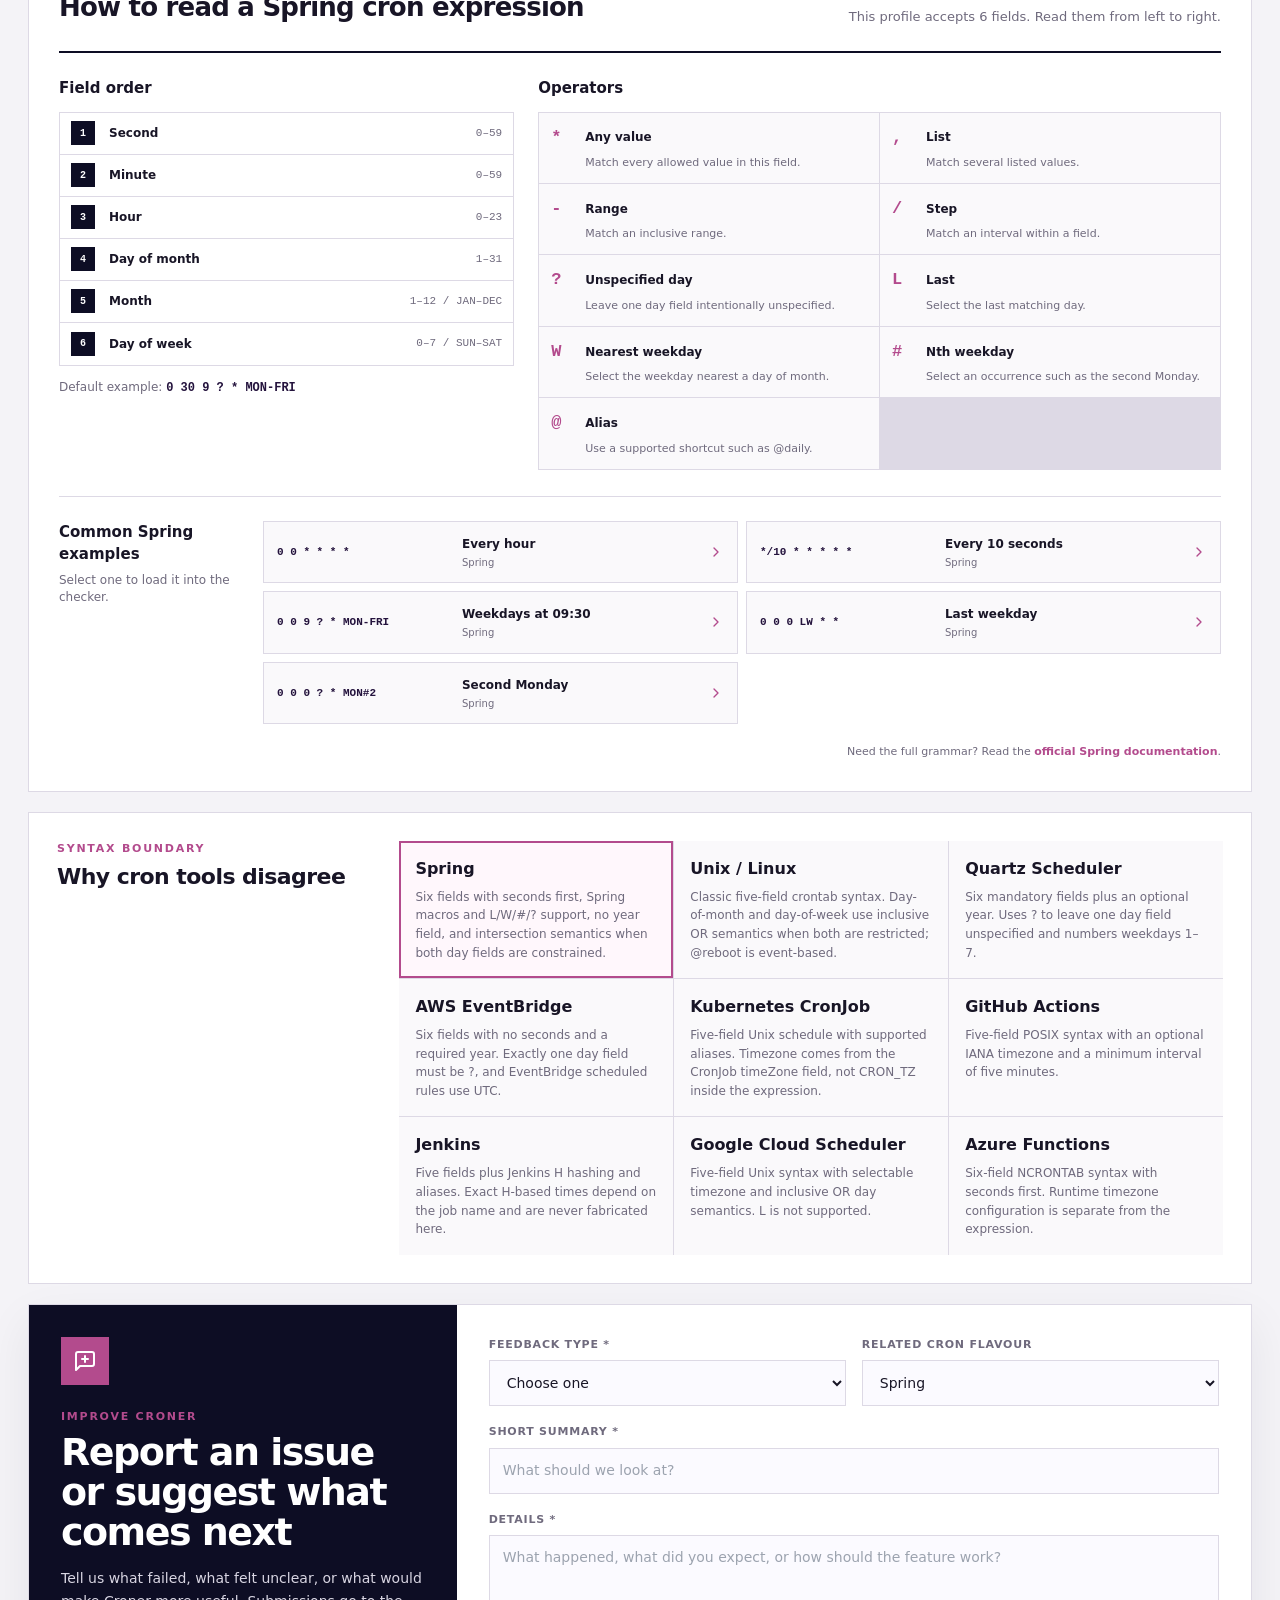
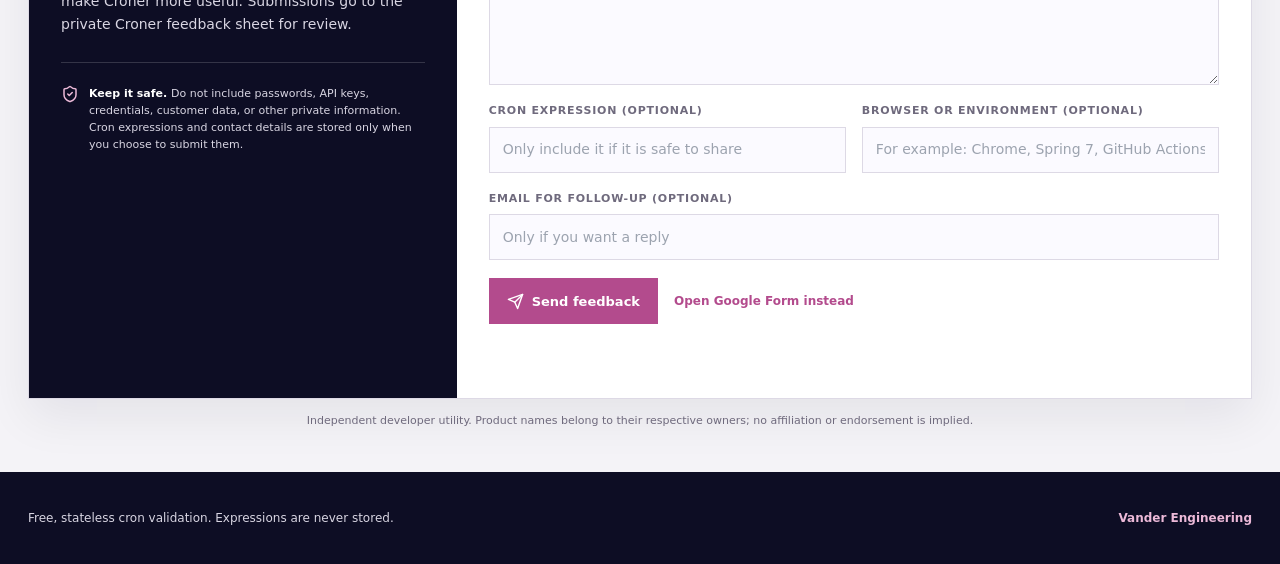
==== commit 871a259a: "feat: add Croner feedback form" ====
--- a/index.html
+++ b/index.html
@@ -18,8 +18,8 @@
     <link href="https://fonts.googleapis.com/css2?family=Poppins:wght@300;400;500;600;700&display=swap" rel="stylesheet" />
     <meta name="theme-color" content="#0d0d24" />
     <title>Croner — Cron Expression Checker</title>
-    <script type="module" crossorigin src="/assets/index-CDIv0Uh9.js"></script>
-    <link rel="stylesheet" crossorigin href="/assets/index-DsFOWp3N.css">
+    <script type="module" crossorigin src="/assets/index-Bl4LaCuS.js"></script>
+    <link rel="stylesheet" crossorigin href="/assets/index-DU0DcVuM.css">
       <meta name="robots" content="noindex, nofollow" />
   </head>
   <body>
--- a/assets/index-DU0DcVuM.css
+++ b/assets/index-DU0DcVuM.css
@@ -0,0 +1 @@
+*,:before,:after{--tw-border-spacing-x: 0;--tw-border-spacing-y: 0;--tw-translate-x: 0;--tw-translate-y: 0;--tw-rotate: 0;--tw-skew-x: 0;--tw-skew-y: 0;--tw-scale-x: 1;--tw-scale-y: 1;--tw-pan-x: ;--tw-pan-y: ;--tw-pinch-zoom: ;--tw-scroll-snap-strictness: proximity;--tw-gradient-from-position: ;--tw-gradient-via-position: ;--tw-gradient-to-position: ;--tw-ordinal: ;--tw-slashed-zero: ;--tw-numeric-figure: ;--tw-numeric-spacing: ;--tw-numeric-fraction: ;--tw-ring-inset: ;--tw-ring-offset-width: 0px;--tw-ring-offset-color: #fff;--tw-ring-color: rgb(59 130 246 / .5);--tw-ring-offset-shadow: 0 0 #0000;--tw-ring-shadow: 0 0 #0000;--tw-shadow: 0 0 #0000;--tw-shadow-colored: 0 0 #0000;--tw-blur: ;--tw-brightness: ;--tw-contrast: ;--tw-grayscale: ;--tw-hue-rotate: ;--tw-invert: ;--tw-saturate: ;--tw-sepia: ;--tw-drop-shadow: ;--tw-backdrop-blur: ;--tw-backdrop-brightness: ;--tw-backdrop-contrast: ;--tw-backdrop-grayscale: ;--tw-backdrop-hue-rotate: ;--tw-backdrop-invert: ;--tw-backdrop-opacity: ;--tw-backdrop-saturate: ;--tw-backdrop-sepia: ;--tw-contain-size: ;--tw-contain-layout: ;--tw-contain-paint: ;--tw-contain-style: }::backdrop{--tw-border-spacing-x: 0;--tw-border-spacing-y: 0;--tw-translate-x: 0;--tw-translate-y: 0;--tw-rotate: 0;--tw-skew-x: 0;--tw-skew-y: 0;--tw-scale-x: 1;--tw-scale-y: 1;--tw-pan-x: ;--tw-pan-y: ;--tw-pinch-zoom: ;--tw-scroll-snap-strictness: proximity;--tw-gradient-from-position: ;--tw-gradient-via-position: ;--tw-gradient-to-position: ;--tw-ordinal: ;--tw-slashed-zero: ;--tw-numeric-figure: ;--tw-numeric-spacing: ;--tw-numeric-fraction: ;--tw-ring-inset: ;--tw-ring-offset-width: 0px;--tw-ring-offset-color: #fff;--tw-ring-color: rgb(59 130 246 / .5);--tw-ring-offset-shadow: 0 0 #0000;--tw-ring-shadow: 0 0 #0000;--tw-shadow: 0 0 #0000;--tw-shadow-colored: 0 0 #0000;--tw-blur: ;--tw-brightness: ;--tw-contrast: ;--tw-grayscale: ;--tw-hue-rotate: ;--tw-invert: ;--tw-saturate: ;--tw-sepia: ;--tw-drop-shadow: ;--tw-backdrop-blur: ;--tw-backdrop-brightness: ;--tw-backdrop-contrast: ;--tw-backdrop-grayscale: ;--tw-backdrop-hue-rotate: ;--tw-backdrop-invert: ;--tw-backdrop-opacity: ;--tw-backdrop-saturate: ;--tw-backdrop-sepia: ;--tw-contain-size: ;--tw-contain-layout: ;--tw-contain-paint: ;--tw-contain-style: }*,:before,:after{box-sizing:border-box;border-width:0;border-style:solid;border-color:#e5e7eb}:before,:after{--tw-content: ""}html,:host{line-height:1.5;-webkit-text-size-adjust:100%;-moz-tab-size:4;-o-tab-size:4;tab-size:4;font-family:Poppins,Inter,system-ui,sans-serif;font-feature-settings:normal;font-variation-settings:normal;-webkit-tap-highlight-color:transparent}body{margin:0;line-height:inherit}hr{height:0;color:inherit;border-top-width:1px}abbr:where([title]){-webkit-text-decoration:underline dotted;text-decoration:underline dotted}h1,h2,h3,h4,h5,h6{font-size:inherit;font-weight:inherit}a{color:inherit;text-decoration:inherit}b,strong{font-weight:bolder}code,kbd,samp,pre{font-family:ui-monospace,SFMono-Regular,Menlo,Monaco,Consolas,Liberation Mono,Courier New,monospace;font-feature-settings:normal;font-variation-settings:normal;font-size:1em}small{font-size:80%}sub,sup{font-size:75%;line-height:0;position:relative;vertical-align:baseline}sub{bottom:-.25em}sup{top:-.5em}table{text-indent:0;border-color:inherit;border-collapse:collapse}button,input,optgroup,select,textarea{font-family:inherit;font-feature-settings:inherit;font-variation-settings:inherit;font-size:100%;font-weight:inherit;line-height:inherit;letter-spacing:inherit;color:inherit;margin:0;padding:0}button,select{text-transform:none}button,input:where([type=button]),input:where([type=reset]),input:where([type=submit]){-webkit-appearance:button;background-color:transparent;background-image:none}:-moz-focusring{outline:auto}:-moz-ui-invalid{box-shadow:none}progress{vertical-align:baseline}::-webkit-inner-spin-button,::-webkit-outer-spin-button{height:auto}[type=search]{-webkit-appearance:textfield;outline-offset:-2px}::-webkit-search-decoration{-webkit-appearance:none}::-webkit-file-upload-button{-webkit-appearance:button;font:inherit}summary{display:list-item}blockquote,dl,dd,h1,h2,h3,h4,h5,h6,hr,figure,p,pre{margin:0}fieldset{margin:0;padding:0}legend{padding:0}ol,ul,menu{list-style:none;margin:0;padding:0}dialog{padding:0}textarea{resize:vertical}input::-moz-placeholder,textarea::-moz-placeholder{opacity:1;color:#9ca3af}input::placeholder,textarea::placeholder{opacity:1;color:#9ca3af}button,[role=button]{cursor:pointer}:disabled{cursor:default}img,svg,video,canvas,audio,iframe,embed,object{display:block;vertical-align:middle}img,video{max-width:100%;height:auto}[hidden]:where(:not([hidden=until-found])){display:none}html{scroll-behavior:smooth}body{overflow-x:hidden;--tw-bg-opacity: 1;background-color:rgb(255 255 255 / var(--tw-bg-opacity, 1));font-family:Poppins,Inter,system-ui,sans-serif;--tw-text-opacity: 1;color:rgb(17 17 17 / var(--tw-text-opacity, 1))}body *::-moz-selection{--tw-bg-opacity: 1;background-color:rgb(179 75 141 / var(--tw-bg-opacity, 1));--tw-text-opacity: 1;color:rgb(255 255 255 / var(--tw-text-opacity, 1))}body *::selection{--tw-bg-opacity: 1;background-color:rgb(179 75 141 / var(--tw-bg-opacity, 1));--tw-text-opacity: 1;color:rgb(255 255 255 / var(--tw-text-opacity, 1))}body::-moz-selection{--tw-bg-opacity: 1;background-color:rgb(179 75 141 / var(--tw-bg-opacity, 1));--tw-text-opacity: 1;color:rgb(255 255 255 / var(--tw-text-opacity, 1))}body::selection{--tw-bg-opacity: 1;background-color:rgb(179 75 141 / var(--tw-bg-opacity, 1));--tw-text-opacity: 1;color:rgb(255 255 255 / var(--tw-text-opacity, 1))}body{-webkit-font-smoothing:antialiased;-moz-osx-font-smoothing:grayscale}h1,h2,h3,h4,h5,h6{font-family:Poppins,Inter,system-ui,sans-serif;font-weight:600}:focus-visible{outline:2px solid transparent;outline-offset:2px;--tw-ring-offset-shadow: var(--tw-ring-inset) 0 0 0 var(--tw-ring-offset-width) var(--tw-ring-offset-color);--tw-ring-shadow: var(--tw-ring-inset) 0 0 0 calc(2px + var(--tw-ring-offset-width)) var(--tw-ring-color);box-shadow:var(--tw-ring-offset-shadow),var(--tw-ring-shadow),var(--tw-shadow, 0 0 #0000);--tw-ring-opacity: 1;--tw-ring-color: rgb(179 75 141 / var(--tw-ring-opacity, 1));--tw-ring-offset-width: 2px}.container{width:100%}@media (min-width: 640px){.container{max-width:640px}}@media (min-width: 768px){.container{max-width:768px}}@media (min-width: 1024px){.container{max-width:1024px}}@media (min-width: 1280px){.container{max-width:1280px}}@media (min-width: 1536px){.container{max-width:1536px}}.pointer-events-none{pointer-events:none}.fixed{position:fixed}.absolute{position:absolute}.relative{position:relative}.inset-0{top:0;right:0;bottom:0;left:0}.-bottom-1{bottom:-.25rem}.-right-1{right:-.25rem}.-right-32{right:-8rem}.left-0{left:0}.left-1\/2{left:50%}.left-4{left:1rem}.right-0{right:0}.top-0{top:0}.top-1\/2{top:50%}.top-24{top:6rem}.top-4{top:1rem}.top-full{top:100%}.z-0{z-index:0}.z-10{z-index:10}.z-50{z-index:50}.z-\[100\]{z-index:100}.z-\[1\]{z-index:1}.z-\[60\]{z-index:60}.z-\[70\]{z-index:70}.order-1{order:1}.order-2{order:2}.mx-auto{margin-left:auto;margin-right:auto}.my-10{margin-top:2.5rem;margin-bottom:2.5rem}.my-12{margin-top:3rem;margin-bottom:3rem}.my-8{margin-top:2rem;margin-bottom:2rem}.mb-10{margin-bottom:2.5rem}.mb-12{margin-bottom:3rem}.mb-14{margin-bottom:3.5rem}.mb-16{margin-bottom:4rem}.mb-24{margin-bottom:6rem}.mb-4{margin-bottom:1rem}.mb-5{margin-bottom:1.25rem}.mb-6{margin-bottom:1.5rem}.mb-8{margin-bottom:2rem}.mb-\[9px\]{margin-bottom:9px}.ml-6{margin-left:1.5rem}.ml-auto{margin-left:auto}.mr-2{margin-right:.5rem}.mt-0\.5{margin-top:.125rem}.mt-1{margin-top:.25rem}.mt-10{margin-top:2.5rem}.mt-12{margin-top:3rem}.mt-14{margin-top:3.5rem}.mt-16{margin-top:4rem}.mt-2{margin-top:.5rem}.mt-20{margin-top:5rem}.mt-3{margin-top:.75rem}.mt-4{margin-top:1rem}.mt-5{margin-top:1.25rem}.mt-6{margin-top:1.5rem}.mt-7{margin-top:1.75rem}.mt-8{margin-top:2rem}.mt-auto{margin-top:auto}.line-clamp-2{overflow:hidden;display:-webkit-box;-webkit-box-orient:vertical;-webkit-line-clamp:2}.line-clamp-3{overflow:hidden;display:-webkit-box;-webkit-box-orient:vertical;-webkit-line-clamp:3}.\!block{display:block!important}.block{display:block}.inline-block{display:inline-block}.flex{display:flex}.inline-flex{display:inline-flex}.grid{display:grid}.contents{display:contents}.hidden{display:none}.h-1\.5{height:.375rem}.h-10{height:2.5rem}.h-11{height:2.75rem}.h-12{height:3rem}.h-16{height:4rem}.h-3{height:.75rem}.h-3\.5{height:.875rem}.h-4{height:1rem}.h-5{height:1.25rem}.h-56{height:14rem}.h-6{height:1.5rem}.h-64{height:16rem}.h-7{height:1.75rem}.h-8{height:2rem}.h-96{height:24rem}.h-\[1\.5px\]{height:1.5px}.h-\[2px\]{height:2px}.h-\[300px\]{height:300px}.h-\[36px\]{height:36px}.h-\[400px\]{height:400px}.h-\[66px\]{height:66px}.h-auto{height:auto}.h-full{height:100%}.min-h-\[70vh\]{min-height:70vh}.min-h-screen{min-height:100vh}.w-1\.5{width:.375rem}.w-10{width:2.5rem}.w-11{width:2.75rem}.w-12{width:3rem}.w-16{width:4rem}.w-20{width:5rem}.w-3{width:.75rem}.w-3\.5{width:.875rem}.w-4{width:1rem}.w-5{width:1.25rem}.w-6{width:1.5rem}.w-64{width:16rem}.w-7{width:1.75rem}.w-8{width:2rem}.w-80{width:20rem}.w-96{width:24rem}.w-\[161px\]{width:161px}.w-\[24px\]{width:24px}.w-\[36px\]{width:36px}.w-auto{width:auto}.w-fit{width:-moz-fit-content;width:fit-content}.w-full{width:100%}.min-w-0{min-width:0px}.min-w-\[200px\]{min-width:200px}.min-w-\[760px\]{min-width:760px}.max-w-2xl{max-width:42rem}.max-w-3xl{max-width:48rem}.max-w-4xl{max-width:56rem}.max-w-5xl{max-width:64rem}.max-w-6xl{max-width:72rem}.max-w-\[200px\]{max-width:200px}.max-w-lg{max-width:32rem}.max-w-md{max-width:28rem}.max-w-none{max-width:none}.max-w-screen-2xl{max-width:1536px}.max-w-sm{max-width:24rem}.max-w-xl{max-width:36rem}.flex-none{flex:none}.shrink-0{flex-shrink:0}.flex-grow{flex-grow:1}.-translate-x-1\/2{--tw-translate-x: -50%;transform:translate(var(--tw-translate-x),var(--tw-translate-y)) rotate(var(--tw-rotate)) skew(var(--tw-skew-x)) skewY(var(--tw-skew-y)) scaleX(var(--tw-scale-x)) scaleY(var(--tw-scale-y))}.-translate-y-1\/2{--tw-translate-y: -50%;transform:translate(var(--tw-translate-x),var(--tw-translate-y)) rotate(var(--tw-rotate)) skew(var(--tw-skew-x)) skewY(var(--tw-skew-y)) scaleX(var(--tw-scale-x)) scaleY(var(--tw-scale-y))}.-translate-y-full{--tw-translate-y: -100%;transform:translate(var(--tw-translate-x),var(--tw-translate-y)) rotate(var(--tw-rotate)) skew(var(--tw-skew-x)) skewY(var(--tw-skew-y)) scaleX(var(--tw-scale-x)) scaleY(var(--tw-scale-y))}.translate-y-0{--tw-translate-y: 0px;transform:translate(var(--tw-translate-x),var(--tw-translate-y)) rotate(var(--tw-rotate)) skew(var(--tw-skew-x)) skewY(var(--tw-skew-y)) scaleX(var(--tw-scale-x)) scaleY(var(--tw-scale-y))}.translate-y-6{--tw-translate-y: 1.5rem;transform:translate(var(--tw-translate-x),var(--tw-translate-y)) rotate(var(--tw-rotate)) skew(var(--tw-skew-x)) skewY(var(--tw-skew-y)) scaleX(var(--tw-scale-x)) scaleY(var(--tw-scale-y))}.-rotate-45{--tw-rotate: -45deg;transform:translate(var(--tw-translate-x),var(--tw-translate-y)) rotate(var(--tw-rotate)) skew(var(--tw-skew-x)) skewY(var(--tw-skew-y)) scaleX(var(--tw-scale-x)) scaleY(var(--tw-scale-y))}.rotate-180{--tw-rotate: 180deg;transform:translate(var(--tw-translate-x),var(--tw-translate-y)) rotate(var(--tw-rotate)) skew(var(--tw-skew-x)) skewY(var(--tw-skew-y)) scaleX(var(--tw-scale-x)) scaleY(var(--tw-scale-y))}.rotate-45{--tw-rotate: 45deg;transform:translate(var(--tw-translate-x),var(--tw-translate-y)) rotate(var(--tw-rotate)) skew(var(--tw-skew-x)) skewY(var(--tw-skew-y)) scaleX(var(--tw-scale-x)) scaleY(var(--tw-scale-y))}.transform{transform:translate(var(--tw-translate-x),var(--tw-translate-y)) rotate(var(--tw-rotate)) skew(var(--tw-skew-x)) skewY(var(--tw-skew-y)) scaleX(var(--tw-scale-x)) scaleY(var(--tw-scale-y))}@keyframes pulse{50%{opacity:.5}}.animate-pulse{animation:pulse 2s cubic-bezier(.4,0,.6,1) infinite}@keyframes spin{to{transform:rotate(360deg)}}.animate-spin{animation:spin 1s linear infinite}.cursor-default{cursor:default}.cursor-not-allowed{cursor:not-allowed}.resize-none{resize:none}.scroll-mt-24{scroll-margin-top:6rem}.list-outside{list-style-position:outside}.list-disc{list-style-type:disc}.grid-cols-1{grid-template-columns:repeat(1,minmax(0,1fr))}.grid-cols-2{grid-template-columns:repeat(2,minmax(0,1fr))}.flex-col{flex-direction:column}.flex-wrap{flex-wrap:wrap}.items-start{align-items:flex-start}.items-end{align-items:flex-end}.items-center{align-items:center}.justify-start{justify-content:flex-start}.justify-end{justify-content:flex-end}.justify-center{justify-content:center}.justify-between{justify-content:space-between}.gap-1{gap:.25rem}.gap-1\.5{gap:.375rem}.gap-10{gap:2.5rem}.gap-12{gap:3rem}.gap-14{gap:3.5rem}.gap-16{gap:4rem}.gap-2{gap:.5rem}.gap-20{gap:5rem}.gap-24{gap:6rem}.gap-3{gap:.75rem}.gap-4{gap:1rem}.gap-5{gap:1.25rem}.gap-6{gap:1.5rem}.gap-8{gap:2rem}.gap-px{gap:1px}.gap-x-6{-moz-column-gap:1.5rem;column-gap:1.5rem}.gap-y-5{row-gap:1.25rem}.space-x-2>:not([hidden])~:not([hidden]){--tw-space-x-reverse: 0;margin-right:calc(.5rem * var(--tw-space-x-reverse));margin-left:calc(.5rem * calc(1 - var(--tw-space-x-reverse)))}.space-y-10>:not([hidden])~:not([hidden]){--tw-space-y-reverse: 0;margin-top:calc(2.5rem * calc(1 - var(--tw-space-y-reverse)));margin-bottom:calc(2.5rem * var(--tw-space-y-reverse))}.space-y-12>:not([hidden])~:not([hidden]){--tw-space-y-reverse: 0;margin-top:calc(3rem * calc(1 - var(--tw-space-y-reverse)));margin-bottom:calc(3rem * var(--tw-space-y-reverse))}.space-y-3>:not([hidden])~:not([hidden]){--tw-space-y-reverse: 0;margin-top:calc(.75rem * calc(1 - var(--tw-space-y-reverse)));margin-bottom:calc(.75rem * var(--tw-space-y-reverse))}.space-y-4>:not([hidden])~:not([hidden]){--tw-space-y-reverse: 0;margin-top:calc(1rem * calc(1 - var(--tw-space-y-reverse)));margin-bottom:calc(1rem * var(--tw-space-y-reverse))}.space-y-5>:not([hidden])~:not([hidden]){--tw-space-y-reverse: 0;margin-top:calc(1.25rem * calc(1 - var(--tw-space-y-reverse)));margin-bottom:calc(1.25rem * var(--tw-space-y-reverse))}.space-y-8>:not([hidden])~:not([hidden]){--tw-space-y-reverse: 0;margin-top:calc(2rem * calc(1 - var(--tw-space-y-reverse)));margin-bottom:calc(2rem * var(--tw-space-y-reverse))}.overflow-hidden{overflow:hidden}.overflow-x-auto{overflow-x:auto}.overflow-y-auto{overflow-y:auto}.overflow-x-hidden{overflow-x:hidden}.whitespace-nowrap{white-space:nowrap}.break-all{word-break:break-all}.rounded-2xl{border-radius:1rem}.rounded-3xl{border-radius:1.5rem}.rounded-\[2rem\]{border-radius:2rem}.rounded-full{border-radius:9999px}.rounded-lg{border-radius:.5rem}.rounded-md{border-radius:.375rem}.rounded-sm{border-radius:.125rem}.rounded-xl{border-radius:.75rem}.border{border-width:1px}.border-4{border-width:4px}.border-y{border-top-width:1px;border-bottom-width:1px}.border-b{border-bottom-width:1px}.border-b-2{border-bottom-width:2px}.border-l-2{border-left-width:2px}.border-l-4{border-left-width:4px}.border-t{border-top-width:1px}.border-t-2{border-top-width:2px}.border-\[\#9bd9c9\]{--tw-border-opacity: 1;border-color:rgb(155 217 201 / var(--tw-border-opacity, 1))}.border-\[\#e7c0d7\]{--tw-border-opacity: 1;border-color:rgb(231 192 215 / var(--tw-border-opacity, 1))}.border-green-100{--tw-border-opacity: 1;border-color:rgb(220 252 231 / var(--tw-border-opacity, 1))}.border-green-200{--tw-border-opacity: 1;border-color:rgb(187 247 208 / var(--tw-border-opacity, 1))}.border-red-100{--tw-border-opacity: 1;border-color:rgb(254 226 226 / var(--tw-border-opacity, 1))}.border-red-200{--tw-border-opacity: 1;border-color:rgb(254 202 202 / var(--tw-border-opacity, 1))}.border-red-500{--tw-border-opacity: 1;border-color:rgb(239 68 68 / var(--tw-border-opacity, 1))}.border-transparent{border-color:transparent}.border-vander-100{--tw-border-opacity: 1;border-color:rgb(245 245 245 / var(--tw-border-opacity, 1))}.border-vander-200{--tw-border-opacity: 1;border-color:rgb(229 229 229 / var(--tw-border-opacity, 1))}.border-vander-200\/50{border-color:#e5e5e580}.border-vander-300{--tw-border-opacity: 1;border-color:rgb(176 176 176 / var(--tw-border-opacity, 1))}.border-vander-900{--tw-border-opacity: 1;border-color:rgb(17 17 17 / var(--tw-border-opacity, 1))}.border-vander-accent{--tw-border-opacity: 1;border-color:rgb(179 75 141 / var(--tw-border-opacity, 1))}.border-vander-accent-light\/60{border-color:#d994bf99}.border-vander-accent\/10{border-color:#b34b8d1a}.border-vander-accent\/20{border-color:#b34b8d33}.border-vander-navy{--tw-border-opacity: 1;border-color:rgb(13 13 36 / var(--tw-border-opacity, 1))}.border-white{--tw-border-opacity: 1;border-color:rgb(255 255 255 / var(--tw-border-opacity, 1))}.border-white\/10{border-color:#ffffff1a}.border-white\/15{border-color:#ffffff26}.border-white\/20{border-color:#fff3}.border-white\/40{border-color:#fff6}.border-white\/5{border-color:#ffffff0d}.border-white\/70{border-color:#ffffffb3}.bg-\[\#f3fbf8\]{--tw-bg-opacity: 1;background-color:rgb(243 251 248 / var(--tw-bg-opacity, 1))}.bg-\[\#fcf7fa\]{--tw-bg-opacity: 1;background-color:rgb(252 247 250 / var(--tw-bg-opacity, 1))}.bg-current{background-color:currentColor}.bg-emerald-400{--tw-bg-opacity: 1;background-color:rgb(52 211 153 / var(--tw-bg-opacity, 1))}.bg-green-50{--tw-bg-opacity: 1;background-color:rgb(240 253 244 / var(--tw-bg-opacity, 1))}.bg-red-50{--tw-bg-opacity: 1;background-color:rgb(254 242 242 / var(--tw-bg-opacity, 1))}.bg-transparent{background-color:transparent}.bg-vander-100{--tw-bg-opacity: 1;background-color:rgb(245 245 245 / var(--tw-bg-opacity, 1))}.bg-vander-100\/10{background-color:#f5f5f51a}.bg-vander-100\/20{background-color:#f5f5f533}.bg-vander-100\/30{background-color:#f5f5f54d}.bg-vander-100\/40{background-color:#f5f5f566}.bg-vander-100\/50{background-color:#f5f5f580}.bg-vander-200{--tw-bg-opacity: 1;background-color:rgb(229 229 229 / var(--tw-bg-opacity, 1))}.bg-vander-accent{--tw-bg-opacity: 1;background-color:rgb(179 75 141 / var(--tw-bg-opacity, 1))}.bg-vander-accent-dark{--tw-bg-opacity: 1;background-color:rgb(138 53 106 / var(--tw-bg-opacity, 1))}.bg-vander-accent\/10{background-color:#b34b8d1a}.bg-vander-accent\/20{background-color:#b34b8d33}.bg-vander-navy{--tw-bg-opacity: 1;background-color:rgb(13 13 36 / var(--tw-bg-opacity, 1))}.bg-vander-navy-dark{--tw-bg-opacity: 1;background-color:rgb(7 7 21 / var(--tw-bg-opacity, 1))}.bg-vander-navy\/50{background-color:#0d0d2480}.bg-vander-navy\/60{background-color:#0d0d2499}.bg-vander-navy\/80{background-color:#0d0d24cc}.bg-vander-navy\/95{background-color:#0d0d24f2}.bg-white{--tw-bg-opacity: 1;background-color:rgb(255 255 255 / var(--tw-bg-opacity, 1))}.bg-white\/10{background-color:#ffffff1a}.bg-white\/15{background-color:#ffffff26}.bg-white\/80{background-color:#fffc}.bg-white\/\[0\.05\]{background-color:#ffffff0d}.bg-white\/\[0\.06\]{background-color:#ffffff0f}.bg-white\/\[0\.07\]{background-color:#ffffff12}.bg-gradient-to-br{background-image:linear-gradient(to bottom right,var(--tw-gradient-stops))}.from-vander-navy\/80{--tw-gradient-from: rgb(13 13 36 / .8) var(--tw-gradient-from-position);--tw-gradient-to: rgb(13 13 36 / 0) var(--tw-gradient-to-position);--tw-gradient-stops: var(--tw-gradient-from), var(--tw-gradient-to)}.via-vander-purple-deep\/40{--tw-gradient-to: rgb(31 10 56 / 0) var(--tw-gradient-to-position);--tw-gradient-stops: var(--tw-gradient-from), rgb(31 10 56 / .4) var(--tw-gradient-via-position), var(--tw-gradient-to)}.to-transparent{--tw-gradient-to: transparent var(--tw-gradient-to-position)}.object-contain{-o-object-fit:contain;object-fit:contain}.object-cover{-o-object-fit:cover;object-fit:cover}.p-10{padding:2.5rem}.p-12{padding:3rem}.p-2{padding:.5rem}.p-3{padding:.75rem}.p-4{padding:1rem}.p-5{padding:1.25rem}.p-6{padding:1.5rem}.p-7{padding:1.75rem}.p-8{padding:2rem}.px-3{padding-left:.75rem;padding-right:.75rem}.px-4{padding-left:1rem;padding-right:1rem}.px-6{padding-left:1.5rem;padding-right:1.5rem}.px-8{padding-left:2rem;padding-right:2rem}.py-1{padding-top:.25rem;padding-bottom:.25rem}.py-1\.5{padding-top:.375rem;padding-bottom:.375rem}.py-2{padding-top:.5rem;padding-bottom:.5rem}.py-20{padding-top:5rem;padding-bottom:5rem}.py-24{padding-top:6rem;padding-bottom:6rem}.py-3{padding-top:.75rem;padding-bottom:.75rem}.py-4{padding-top:1rem;padding-bottom:1rem}.py-5{padding-top:1.25rem;padding-bottom:1.25rem}.py-\[1px\]{padding-top:1px;padding-bottom:1px}.py-\[5px\]{padding-top:5px;padding-bottom:5px}.pb-1{padding-bottom:.25rem}.pb-10{padding-bottom:2.5rem}.pb-12{padding-bottom:3rem}.pb-2{padding-bottom:.5rem}.pb-20{padding-bottom:5rem}.pb-24{padding-bottom:6rem}.pb-32{padding-bottom:8rem}.pb-4{padding-bottom:1rem}.pb-6{padding-bottom:1.5rem}.pb-8{padding-bottom:2rem}.pl-4{padding-left:1rem}.pt-10{padding-top:2.5rem}.pt-12{padding-top:3rem}.pt-16{padding-top:4rem}.pt-24{padding-top:6rem}.pt-28{padding-top:7rem}.pt-32{padding-top:8rem}.pt-4{padding-top:1rem}.pt-40{padding-top:10rem}.pt-48{padding-top:12rem}.pt-5{padding-top:1.25rem}.pt-6{padding-top:1.5rem}.pt-8{padding-top:2rem}.text-left{text-align:left}.text-center{text-align:center}.text-right{text-align:right}.font-mono{font-family:ui-monospace,SFMono-Regular,Menlo,Monaco,Consolas,Liberation Mono,Courier New,monospace}.font-sans{font-family:Poppins,Inter,system-ui,sans-serif}.text-2xl{font-size:1.5rem;line-height:2rem}.text-3xl{font-size:1.875rem;line-height:2.25rem}.text-4xl{font-size:2.25rem;line-height:2.5rem}.text-5xl{font-size:3rem;line-height:1}.text-8xl{font-size:6rem;line-height:1}.text-\[10px\]{font-size:10px}.text-\[11px\]{font-size:11px}.text-\[13px\]{font-size:13px}.text-\[15px\]{font-size:15px}.text-base{font-size:1rem;line-height:1.5rem}.text-lg{font-size:1.125rem;line-height:1.75rem}.text-sm{font-size:.875rem;line-height:1.25rem}.text-xl{font-size:1.25rem;line-height:1.75rem}.text-xs{font-size:.75rem;line-height:1rem}.font-bold{font-weight:700}.font-light{font-weight:300}.font-medium{font-weight:500}.font-semibold{font-weight:600}.uppercase{text-transform:uppercase}.italic{font-style:italic}.ordinal{--tw-ordinal: ordinal;font-variant-numeric:var(--tw-ordinal) var(--tw-slashed-zero) var(--tw-numeric-figure) var(--tw-numeric-spacing) var(--tw-numeric-fraction)}.leading-none{line-height:1}.leading-relaxed{line-height:1.625}.leading-relaxed-body{line-height:1.8}.leading-tight{line-height:1.25}.leading-tight-heading{line-height:1.05}.tracking-mega-wide{letter-spacing:.5em}.tracking-nav{letter-spacing:.18em}.tracking-super-wide{letter-spacing:.3em}.tracking-tight{letter-spacing:-.025em}.tracking-wider{letter-spacing:.05em}.tracking-widest{letter-spacing:.1em}.text-\[\#0d8067\]{--tw-text-opacity: 1;color:rgb(13 128 103 / var(--tw-text-opacity, 1))}.text-emerald-300{--tw-text-opacity: 1;color:rgb(110 231 183 / var(--tw-text-opacity, 1))}.text-gray-900{--tw-text-opacity: 1;color:rgb(17 24 39 / var(--tw-text-opacity, 1))}.text-green-700{--tw-text-opacity: 1;color:rgb(21 128 61 / var(--tw-text-opacity, 1))}.text-green-800{--tw-text-opacity: 1;color:rgb(22 101 52 / var(--tw-text-opacity, 1))}.text-red-500{--tw-text-opacity: 1;color:rgb(239 68 68 / var(--tw-text-opacity, 1))}.text-red-700{--tw-text-opacity: 1;color:rgb(185 28 28 / var(--tw-text-opacity, 1))}.text-red-800{--tw-text-opacity: 1;color:rgb(153 27 27 / var(--tw-text-opacity, 1))}.text-vander-100{--tw-text-opacity: 1;color:rgb(245 245 245 / var(--tw-text-opacity, 1))}.text-vander-200{--tw-text-opacity: 1;color:rgb(229 229 229 / var(--tw-text-opacity, 1))}.text-vander-300{--tw-text-opacity: 1;color:rgb(176 176 176 / var(--tw-text-opacity, 1))}.text-vander-400{--tw-text-opacity: 1;color:rgb(136 136 136 / var(--tw-text-opacity, 1))}.text-vander-500{--tw-text-opacity: 1;color:rgb(85 85 85 / var(--tw-text-opacity, 1))}.text-vander-600{--tw-text-opacity: 1;color:rgb(68 68 68 / var(--tw-text-opacity, 1))}.text-vander-900{--tw-text-opacity: 1;color:rgb(17 17 17 / var(--tw-text-opacity, 1))}.text-vander-accent{--tw-text-opacity: 1;color:rgb(179 75 141 / var(--tw-text-opacity, 1))}.text-vander-accent-dark{--tw-text-opacity: 1;color:rgb(138 53 106 / var(--tw-text-opacity, 1))}.text-vander-accent-light{--tw-text-opacity: 1;color:rgb(217 148 191 / var(--tw-text-opacity, 1))}.text-vander-navy{--tw-text-opacity: 1;color:rgb(13 13 36 / var(--tw-text-opacity, 1))}.text-white{--tw-text-opacity: 1;color:rgb(255 255 255 / var(--tw-text-opacity, 1))}.text-white\/15{color:#ffffff26}.text-white\/60{color:#fff9}.text-white\/70{color:#ffffffb3}.text-white\/90{color:#ffffffe6}.opacity-0{opacity:0}.opacity-100{opacity:1}.opacity-20{opacity:.2}.opacity-80{opacity:.8}.opacity-90{opacity:.9}.mix-blend-multiply{mix-blend-mode:multiply}.shadow-2xl{--tw-shadow: 0 25px 50px -12px rgb(0 0 0 / .25);--tw-shadow-colored: 0 25px 50px -12px var(--tw-shadow-color);box-shadow:var(--tw-ring-offset-shadow, 0 0 #0000),var(--tw-ring-shadow, 0 0 #0000),var(--tw-shadow)}.shadow-lg{--tw-shadow: 0 10px 15px -3px rgb(0 0 0 / .1), 0 4px 6px -4px rgb(0 0 0 / .1);--tw-shadow-colored: 0 10px 15px -3px var(--tw-shadow-color), 0 4px 6px -4px var(--tw-shadow-color);box-shadow:var(--tw-ring-offset-shadow, 0 0 #0000),var(--tw-ring-shadow, 0 0 #0000),var(--tw-shadow)}.shadow-md{--tw-shadow: 0 4px 6px -1px rgb(0 0 0 / .1), 0 2px 4px -2px rgb(0 0 0 / .1);--tw-shadow-colored: 0 4px 6px -1px var(--tw-shadow-color), 0 2px 4px -2px var(--tw-shadow-color);box-shadow:var(--tw-ring-offset-shadow, 0 0 #0000),var(--tw-ring-shadow, 0 0 #0000),var(--tw-shadow)}.shadow-sm{--tw-shadow: 0 1px 2px 0 rgb(0 0 0 / .05);--tw-shadow-colored: 0 1px 2px 0 var(--tw-shadow-color);box-shadow:var(--tw-ring-offset-shadow, 0 0 #0000),var(--tw-ring-shadow, 0 0 #0000),var(--tw-shadow)}.shadow-xl{--tw-shadow: 0 20px 25px -5px rgb(0 0 0 / .1), 0 8px 10px -6px rgb(0 0 0 / .1);--tw-shadow-colored: 0 20px 25px -5px var(--tw-shadow-color), 0 8px 10px -6px var(--tw-shadow-color);box-shadow:var(--tw-ring-offset-shadow, 0 0 #0000),var(--tw-ring-shadow, 0 0 #0000),var(--tw-shadow)}.shadow-vander-accent\/20{--tw-shadow-color: rgb(179 75 141 / .2);--tw-shadow: var(--tw-shadow-colored)}.outline-none{outline:2px solid transparent;outline-offset:2px}.blur-3xl{--tw-blur: blur(64px);filter:var(--tw-blur) var(--tw-brightness) var(--tw-contrast) var(--tw-grayscale) var(--tw-hue-rotate) var(--tw-invert) var(--tw-saturate) var(--tw-sepia) var(--tw-drop-shadow)}.brightness-0{--tw-brightness: brightness(0);filter:var(--tw-blur) var(--tw-brightness) var(--tw-contrast) var(--tw-grayscale) var(--tw-hue-rotate) var(--tw-invert) var(--tw-saturate) var(--tw-sepia) var(--tw-drop-shadow)}.contrast-\[2\]{--tw-contrast: contrast(2);filter:var(--tw-blur) var(--tw-brightness) var(--tw-contrast) var(--tw-grayscale) var(--tw-hue-rotate) var(--tw-invert) var(--tw-saturate) var(--tw-sepia) var(--tw-drop-shadow)}.grayscale{--tw-grayscale: grayscale(100%);filter:var(--tw-blur) var(--tw-brightness) var(--tw-contrast) var(--tw-grayscale) var(--tw-hue-rotate) var(--tw-invert) var(--tw-saturate) var(--tw-sepia) var(--tw-drop-shadow)}.invert{--tw-invert: invert(100%);filter:var(--tw-blur) var(--tw-brightness) var(--tw-contrast) var(--tw-grayscale) var(--tw-hue-rotate) var(--tw-invert) var(--tw-saturate) var(--tw-sepia) var(--tw-drop-shadow)}.filter{filter:var(--tw-blur) var(--tw-brightness) var(--tw-contrast) var(--tw-grayscale) var(--tw-hue-rotate) var(--tw-invert) var(--tw-saturate) var(--tw-sepia) var(--tw-drop-shadow)}.backdrop-blur-md{--tw-backdrop-blur: blur(12px);-webkit-backdrop-filter:var(--tw-backdrop-blur) var(--tw-backdrop-brightness) var(--tw-backdrop-contrast) var(--tw-backdrop-grayscale) var(--tw-backdrop-hue-rotate) var(--tw-backdrop-invert) var(--tw-backdrop-opacity) var(--tw-backdrop-saturate) var(--tw-backdrop-sepia);backdrop-filter:var(--tw-backdrop-blur) var(--tw-backdrop-brightness) var(--tw-backdrop-contrast) var(--tw-backdrop-grayscale) var(--tw-backdrop-hue-rotate) var(--tw-backdrop-invert) var(--tw-backdrop-opacity) var(--tw-backdrop-saturate) var(--tw-backdrop-sepia)}.backdrop-blur-sm{--tw-backdrop-blur: blur(4px);-webkit-backdrop-filter:var(--tw-backdrop-blur) var(--tw-backdrop-brightness) var(--tw-backdrop-contrast) var(--tw-backdrop-grayscale) var(--tw-backdrop-hue-rotate) var(--tw-backdrop-invert) var(--tw-backdrop-opacity) var(--tw-backdrop-saturate) var(--tw-backdrop-sepia);backdrop-filter:var(--tw-backdrop-blur) var(--tw-backdrop-brightness) var(--tw-backdrop-contrast) var(--tw-backdrop-grayscale) var(--tw-backdrop-hue-rotate) var(--tw-backdrop-invert) var(--tw-backdrop-opacity) var(--tw-backdrop-saturate) var(--tw-backdrop-sepia)}.transition-\[height\,width\,filter\]{transition-property:height,width,filter;transition-timing-function:cubic-bezier(.4,0,.2,1);transition-duration:.15s}.transition-all{transition-property:all;transition-timing-function:cubic-bezier(.4,0,.2,1);transition-duration:.15s}.transition-colors{transition-property:color,background-color,border-color,text-decoration-color,fill,stroke;transition-timing-function:cubic-bezier(.4,0,.2,1);transition-duration:.15s}.transition-opacity{transition-property:opacity;transition-timing-function:cubic-bezier(.4,0,.2,1);transition-duration:.15s}.transition-transform{transition-property:transform;transition-timing-function:cubic-bezier(.4,0,.2,1);transition-duration:.15s}.delay-300{transition-delay:.3s}.delay-\[350ms\]{transition-delay:.35s}.duration-1000{transition-duration:1s}.duration-300{transition-duration:.3s}.duration-500{transition-duration:.5s}.duration-700{transition-duration:.7s}.\[animation-delay\:1s\]{animation-delay:1s}.hero-bg{--tw-bg-opacity: 1;background-color:rgb(13 13 36 / var(--tw-bg-opacity, 1));background-image:linear-gradient(135deg,#0d0d24,#1f0a38,#0d0d24);background-size:400% 400%;animation:heroGradient 15s ease infinite}@keyframes heroGradient{0%{background-position:0% 50%}50%{background-position:100% 50%}to{background-position:0% 50%}}.service-card-hover{transition-property:all;transition-duration:.7s;transition-timing-function:cubic-bezier(.4,0,.2,1)}.service-card-hover:hover{--tw-translate-y: -8px;transform:translate(var(--tw-translate-x),var(--tw-translate-y)) rotate(var(--tw-rotate)) skew(var(--tw-skew-x)) skewY(var(--tw-skew-y)) scaleX(var(--tw-scale-x)) scaleY(var(--tw-scale-y))}.btn-primary{display:inline-block;transform:translate(var(--tw-translate-x),var(--tw-translate-y)) rotate(var(--tw-rotate)) skew(var(--tw-skew-x)) skewY(var(--tw-skew-y)) scaleX(var(--tw-scale-x)) scaleY(var(--tw-scale-y));--tw-bg-opacity: 1;background-color:rgb(179 75 141 / var(--tw-bg-opacity, 1));padding:1.25rem 2.5rem;font-size:1.125rem;line-height:1.75rem;font-weight:700;text-transform:uppercase;letter-spacing:.18em;--tw-text-opacity: 1;color:rgb(255 255 255 / var(--tw-text-opacity, 1));outline:2px solid transparent;outline-offset:2px;transition-property:all;transition-timing-function:cubic-bezier(.4,0,.2,1);transition-duration:.3s}.btn-primary:hover{--tw-bg-opacity: 1;background-color:rgb(255 255 255 / var(--tw-bg-opacity, 1));--tw-text-opacity: 1;color:rgb(13 13 36 / var(--tw-text-opacity, 1));--tw-shadow: 0 10px 30px rgba(179,75,141,.4);--tw-shadow-colored: 0 10px 30px var(--tw-shadow-color);box-shadow:var(--tw-ring-offset-shadow, 0 0 #0000),var(--tw-ring-shadow, 0 0 #0000),var(--tw-shadow)}.btn-primary:focus-visible{--tw-ring-offset-shadow: var(--tw-ring-inset) 0 0 0 var(--tw-ring-offset-width) var(--tw-ring-offset-color);--tw-ring-shadow: var(--tw-ring-inset) 0 0 0 calc(2px + var(--tw-ring-offset-width)) var(--tw-ring-color);box-shadow:var(--tw-ring-offset-shadow),var(--tw-ring-shadow),var(--tw-shadow, 0 0 #0000);--tw-ring-opacity: 1;--tw-ring-color: rgb(179 75 141 / var(--tw-ring-opacity, 1));--tw-ring-offset-width: 2px}.btn-primary:active{--tw-scale-x: .95;--tw-scale-y: .95;transform:translate(var(--tw-translate-x),var(--tw-translate-y)) rotate(var(--tw-rotate)) skew(var(--tw-skew-x)) skewY(var(--tw-skew-y)) scaleX(var(--tw-scale-x)) scaleY(var(--tw-scale-y))}.btn-secondary{display:inline-block;border-width:2px;--tw-border-opacity: 1;border-color:rgb(13 13 36 / var(--tw-border-opacity, 1));padding:1rem 2.5rem;font-size:1.125rem;line-height:1.75rem;font-weight:700;text-transform:uppercase;letter-spacing:.18em;--tw-text-opacity: 1;color:rgb(13 13 36 / var(--tw-text-opacity, 1));outline:2px solid transparent;outline-offset:2px;transition-property:all;transition-timing-function:cubic-bezier(.4,0,.2,1);transition-duration:.3s}.btn-secondary:hover{--tw-border-opacity: 1;border-color:rgb(179 75 141 / var(--tw-border-opacity, 1));--tw-bg-opacity: 1;background-color:rgb(179 75 141 / var(--tw-bg-opacity, 1));--tw-text-opacity: 1;color:rgb(255 255 255 / var(--tw-text-opacity, 1))}.btn-secondary:focus-visible{--tw-ring-offset-shadow: var(--tw-ring-inset) 0 0 0 var(--tw-ring-offset-width) var(--tw-ring-offset-color);--tw-ring-shadow: var(--tw-ring-inset) 0 0 0 calc(2px + var(--tw-ring-offset-width)) var(--tw-ring-color);box-shadow:var(--tw-ring-offset-shadow),var(--tw-ring-shadow),var(--tw-shadow, 0 0 #0000);--tw-ring-opacity: 1;--tw-ring-color: rgb(179 75 141 / var(--tw-ring-opacity, 1));--tw-ring-offset-width: 2px}.gradient-text{background-image:linear-gradient(to right,var(--tw-gradient-stops));--tw-gradient-from: #fff var(--tw-gradient-from-position);--tw-gradient-to: rgb(255 255 255 / 0) var(--tw-gradient-to-position);--tw-gradient-stops: var(--tw-gradient-from), var(--tw-gradient-to);--tw-gradient-to: #d994bf var(--tw-gradient-to-position);-webkit-background-clip:text;background-clip:text;color:transparent}.glass-card{border-radius:1rem;border-width:1px;border-color:#ffffff1a;background-color:#ffffff0d;padding:2rem;--tw-backdrop-blur: blur(16px);-webkit-backdrop-filter:var(--tw-backdrop-blur) var(--tw-backdrop-brightness) var(--tw-backdrop-contrast) var(--tw-backdrop-grayscale) var(--tw-backdrop-hue-rotate) var(--tw-backdrop-invert) var(--tw-backdrop-opacity) var(--tw-backdrop-saturate) var(--tw-backdrop-sepia);backdrop-filter:var(--tw-backdrop-blur) var(--tw-backdrop-brightness) var(--tw-backdrop-contrast) var(--tw-backdrop-grayscale) var(--tw-backdrop-hue-rotate) var(--tw-backdrop-invert) var(--tw-backdrop-opacity) var(--tw-backdrop-saturate) var(--tw-backdrop-sepia);transition-property:all;transition-timing-function:cubic-bezier(.4,0,.2,1);transition-duration:.5s}.glass-card:hover{background-color:#ffffff1a}@media (prefers-reduced-motion: reduce){*,:before,:after{animation-duration:.01ms!important;animation-iteration-count:1!important;transition-duration:.01ms!important;scroll-behavior:auto!important}}.hover\:-translate-y-1:hover{--tw-translate-y: -.25rem;transform:translate(var(--tw-translate-x),var(--tw-translate-y)) rotate(var(--tw-rotate)) skew(var(--tw-skew-x)) skewY(var(--tw-skew-y)) scaleX(var(--tw-scale-x)) scaleY(var(--tw-scale-y))}.hover\:border-vander-accent:hover{--tw-border-opacity: 1;border-color:rgb(179 75 141 / var(--tw-border-opacity, 1))}.hover\:border-vander-accent-dark:hover{--tw-border-opacity: 1;border-color:rgb(138 53 106 / var(--tw-border-opacity, 1))}.hover\:border-vander-accent-light:hover{--tw-border-opacity: 1;border-color:rgb(217 148 191 / var(--tw-border-opacity, 1))}.hover\:border-vander-accent\/30:hover{border-color:#b34b8d4d}.hover\:border-vander-accent\/40:hover{border-color:#b34b8d66}.hover\:border-vander-accent\/50:hover{border-color:#b34b8d80}.hover\:border-white:hover{--tw-border-opacity: 1;border-color:rgb(255 255 255 / var(--tw-border-opacity, 1))}.hover\:bg-vander-100\/50:hover{background-color:#f5f5f580}.hover\:bg-vander-accent:hover{--tw-bg-opacity: 1;background-color:rgb(179 75 141 / var(--tw-bg-opacity, 1))}.hover\:bg-white:hover{--tw-bg-opacity: 1;background-color:rgb(255 255 255 / var(--tw-bg-opacity, 1))}.hover\:bg-white\/\[0\.08\]:hover{background-color:#ffffff14}.hover\:text-vander-accent:hover{--tw-text-opacity: 1;color:rgb(179 75 141 / var(--tw-text-opacity, 1))}.hover\:text-vander-accent-dark:hover{--tw-text-opacity: 1;color:rgb(138 53 106 / var(--tw-text-opacity, 1))}.hover\:text-vander-accent-light:hover{--tw-text-opacity: 1;color:rgb(217 148 191 / var(--tw-text-opacity, 1))}.hover\:text-vander-navy:hover{--tw-text-opacity: 1;color:rgb(13 13 36 / var(--tw-text-opacity, 1))}.hover\:text-white:hover{--tw-text-opacity: 1;color:rgb(255 255 255 / var(--tw-text-opacity, 1))}.hover\:shadow-2xl:hover{--tw-shadow: 0 25px 50px -12px rgb(0 0 0 / .25);--tw-shadow-colored: 0 25px 50px -12px var(--tw-shadow-color);box-shadow:var(--tw-ring-offset-shadow, 0 0 #0000),var(--tw-ring-shadow, 0 0 #0000),var(--tw-shadow)}.hover\:shadow-xl:hover{--tw-shadow: 0 20px 25px -5px rgb(0 0 0 / .1), 0 8px 10px -6px rgb(0 0 0 / .1);--tw-shadow-colored: 0 20px 25px -5px var(--tw-shadow-color), 0 8px 10px -6px var(--tw-shadow-color);box-shadow:var(--tw-ring-offset-shadow, 0 0 #0000),var(--tw-ring-shadow, 0 0 #0000),var(--tw-shadow)}.focus\:border-vander-navy:focus{--tw-border-opacity: 1;border-color:rgb(13 13 36 / var(--tw-border-opacity, 1))}.focus-visible\:bg-white\/\[0\.08\]:focus-visible{background-color:#ffffff14}.focus-visible\:text-vander-accent:focus-visible{--tw-text-opacity: 1;color:rgb(179 75 141 / var(--tw-text-opacity, 1))}.focus-visible\:text-vander-accent-light:focus-visible{--tw-text-opacity: 1;color:rgb(217 148 191 / var(--tw-text-opacity, 1))}.focus-visible\:ring-2:focus-visible{--tw-ring-offset-shadow: var(--tw-ring-inset) 0 0 0 var(--tw-ring-offset-width) var(--tw-ring-offset-color);--tw-ring-shadow: var(--tw-ring-inset) 0 0 0 calc(2px + var(--tw-ring-offset-width)) var(--tw-ring-color);box-shadow:var(--tw-ring-offset-shadow),var(--tw-ring-shadow),var(--tw-shadow, 0 0 #0000)}.focus-visible\:ring-vander-accent:focus-visible{--tw-ring-opacity: 1;--tw-ring-color: rgb(179 75 141 / var(--tw-ring-opacity, 1))}.focus-visible\:ring-white:focus-visible{--tw-ring-opacity: 1;--tw-ring-color: rgb(255 255 255 / var(--tw-ring-opacity, 1))}.focus-visible\:ring-offset-2:focus-visible{--tw-ring-offset-width: 2px}.focus-visible\:ring-offset-4:focus-visible{--tw-ring-offset-width: 4px}.focus-visible\:ring-offset-vander-navy:focus-visible{--tw-ring-offset-color: #0d0d24}.focus-visible\:ring-offset-vander-navy-dark:focus-visible{--tw-ring-offset-color: #070715}.active\:scale-95:active{--tw-scale-x: .95;--tw-scale-y: .95;transform:translate(var(--tw-translate-x),var(--tw-translate-y)) rotate(var(--tw-rotate)) skew(var(--tw-skew-x)) skewY(var(--tw-skew-y)) scaleX(var(--tw-scale-x)) scaleY(var(--tw-scale-y))}.group:focus-within .group-focus-within\:text-vander-navy{--tw-text-opacity: 1;color:rgb(13 13 36 / var(--tw-text-opacity, 1))}.group:hover .group-hover\:-translate-x-1{--tw-translate-x: -.25rem;transform:translate(var(--tw-translate-x),var(--tw-translate-y)) rotate(var(--tw-rotate)) skew(var(--tw-skew-x)) skewY(var(--tw-skew-y)) scaleX(var(--tw-scale-x)) scaleY(var(--tw-scale-y))}.group:hover .group-hover\:translate-x-1{--tw-translate-x: .25rem;transform:translate(var(--tw-translate-x),var(--tw-translate-y)) rotate(var(--tw-rotate)) skew(var(--tw-skew-x)) skewY(var(--tw-skew-y)) scaleX(var(--tw-scale-x)) scaleY(var(--tw-scale-y))}.group:hover .group-hover\:scale-105{--tw-scale-x: 1.05;--tw-scale-y: 1.05;transform:translate(var(--tw-translate-x),var(--tw-translate-y)) rotate(var(--tw-rotate)) skew(var(--tw-skew-x)) skewY(var(--tw-skew-y)) scaleX(var(--tw-scale-x)) scaleY(var(--tw-scale-y))}.group:hover .group-hover\:scale-110{--tw-scale-x: 1.1;--tw-scale-y: 1.1;transform:translate(var(--tw-translate-x),var(--tw-translate-y)) rotate(var(--tw-rotate)) skew(var(--tw-skew-x)) skewY(var(--tw-skew-y)) scaleX(var(--tw-scale-x)) scaleY(var(--tw-scale-y))}.group:hover .group-hover\:border-vander-accent{--tw-border-opacity: 1;border-color:rgb(179 75 141 / var(--tw-border-opacity, 1))}.group:hover .group-hover\:text-vander-accent{--tw-text-opacity: 1;color:rgb(179 75 141 / var(--tw-text-opacity, 1))}.group:hover .group-hover\:opacity-40{opacity:.4}.group:hover .group-hover\:grayscale-0{--tw-grayscale: grayscale(0);filter:var(--tw-blur) var(--tw-brightness) var(--tw-contrast) var(--tw-grayscale) var(--tw-hue-rotate) var(--tw-invert) var(--tw-saturate) var(--tw-sepia) var(--tw-drop-shadow)}@media (min-width: 640px){.sm\:w-auto{width:auto}.sm\:w-full{width:100%}.sm\:min-w-0{min-width:0px}.sm\:grid-cols-2{grid-template-columns:repeat(2,minmax(0,1fr))}.sm\:flex-row{flex-direction:row}.sm\:items-center{align-items:center}.sm\:whitespace-nowrap{white-space:nowrap}.sm\:px-10{padding-left:2.5rem;padding-right:2.5rem}.sm\:text-2xl{font-size:1.5rem;line-height:2rem}.sm\:text-base{font-size:1rem;line-height:1.5rem}}@media (min-width: 768px){.md\:mt-0{margin-top:0}.md\:h-12{height:3rem}.md\:h-\[600px\]{height:600px}.md\:w-auto{width:auto}.md\:grid-cols-2{grid-template-columns:repeat(2,minmax(0,1fr))}.md\:grid-cols-3{grid-template-columns:repeat(3,minmax(0,1fr))}.md\:grid-cols-\[auto_1fr_auto\]{grid-template-columns:auto 1fr auto}.md\:flex-row{flex-direction:row}.md\:items-center{align-items:center}.md\:gap-24{gap:6rem}.md\:p-10{padding:2.5rem}.md\:p-12{padding:3rem}.md\:p-6{padding:1.5rem}.md\:p-7{padding:1.75rem}.md\:p-8{padding:2rem}.md\:p-9{padding:2.25rem}.md\:px-12{padding-left:3rem;padding-right:3rem}.md\:px-24{padding-left:6rem;padding-right:6rem}.md\:py-0{padding-top:0;padding-bottom:0}.md\:py-24{padding-top:6rem;padding-bottom:6rem}.md\:py-28{padding-top:7rem;padding-bottom:7rem}.md\:pb-12{padding-bottom:3rem}.md\:pb-32{padding-bottom:8rem}.md\:pt-32{padding-top:8rem}.md\:pt-48{padding-top:12rem}.md\:text-2xl{font-size:1.5rem;line-height:2rem}.md\:text-3xl{font-size:1.875rem;line-height:2.25rem}.md\:text-4xl{font-size:2.25rem;line-height:2.5rem}.md\:text-5xl{font-size:3rem;line-height:1}.md\:text-6xl{font-size:3.75rem;line-height:1}.md\:text-7xl{font-size:4.5rem;line-height:1}.md\:text-8xl{font-size:6rem;line-height:1}.md\:text-\[12rem\]{font-size:12rem}.md\:text-base{font-size:1rem;line-height:1.5rem}.md\:text-xl{font-size:1.25rem;line-height:1.75rem}}@media (min-width: 1024px){.lg\:order-1{order:1}.lg\:order-2{order:2}.lg\:-translate-y-3{--tw-translate-y: -.75rem;transform:translate(var(--tw-translate-x),var(--tw-translate-y)) rotate(var(--tw-rotate)) skew(var(--tw-skew-x)) skewY(var(--tw-skew-y)) scaleX(var(--tw-scale-x)) scaleY(var(--tw-scale-y))}.lg\:grid-cols-2{grid-template-columns:repeat(2,minmax(0,1fr))}.lg\:grid-cols-3{grid-template-columns:repeat(3,minmax(0,1fr))}.lg\:grid-cols-4{grid-template-columns:repeat(4,minmax(0,1fr))}.lg\:grid-cols-\[0\.75fr_1\.25fr\]{grid-template-columns:.75fr 1.25fr}.lg\:grid-cols-\[0\.85fr_1\.15fr\]{grid-template-columns:.85fr 1.15fr}.lg\:grid-cols-\[0\.8fr_1\.2fr\]{grid-template-columns:.8fr 1.2fr}.lg\:grid-cols-\[1\.15fr_0\.85fr\]{grid-template-columns:1.15fr .85fr}.lg\:grid-cols-\[1\.25fr_0\.75fr\]{grid-template-columns:1.25fr .75fr}.lg\:grid-cols-\[1fr_auto\]{grid-template-columns:1fr auto}.lg\:grid-cols-\[minmax\(0\,0\.8fr\)_minmax\(0\,2\.2fr\)\]{grid-template-columns:minmax(0,.8fr) minmax(0,2.2fr)}.lg\:flex-row{flex-direction:row}.lg\:items-center{align-items:center}.lg\:gap-16{gap:4rem}.lg\:gap-20{gap:5rem}.lg\:p-14{padding:3.5rem}.lg\:pl-12{padding-left:3rem}.lg\:text-7xl{font-size:4.5rem;line-height:1}.lg\:text-8xl{font-size:6rem;line-height:1}}@media (min-width: 1280px){.xl\:grid-cols-3{grid-template-columns:repeat(3,minmax(0,1fr))}.xl\:grid-cols-4{grid-template-columns:repeat(4,minmax(0,1fr))}.xl\:text-9xl{font-size:8rem;line-height:1}}@media (min-width: 1400px){.min-\[1400px\]\:flex{display:flex}.min-\[1400px\]\:hidden{display:none}.min-\[1400px\]\:bg-transparent{background-color:transparent}.min-\[1400px\]\:py-\[2px\]{padding-top:2px;padding-bottom:2px}.min-\[1400px\]\:py-\[8px\]{padding-top:8px;padding-bottom:8px}.min-\[1400px\]\:shadow-none{--tw-shadow: 0 0 #0000;--tw-shadow-colored: 0 0 #0000;box-shadow:var(--tw-ring-offset-shadow, 0 0 #0000),var(--tw-ring-shadow, 0 0 #0000),var(--tw-shadow)}.min-\[1400px\]\:filter-none{filter:none}}@media (min-width: 1536px){.\32xl\:h-\[30px\]{height:30px}.\32xl\:h-\[84px\]{height:84px}.\32xl\:w-\[205px\]{width:205px}.\32xl\:w-\[30px\]{width:30px}.\32xl\:gap-7{gap:1.75rem}.\32xl\:px-6{padding-left:1.5rem;padding-right:1.5rem}.\32xl\:py-\[10px\]{padding-top:10px;padding-bottom:10px}.\32xl\:text-\[15px\]{font-size:15px}.\32xl\:text-sm{font-size:.875rem;line-height:1.25rem}}.spring-cron-page,.developer-tools-page{--cron-navy: #0d0d24;--cron-purple: #24133d;--cron-accent: #b34b8d;--cron-accent-light: #ecb9d8;--cron-paper: #f4f3f7;--cron-panel: #ffffff;--cron-ink: #181526;--cron-muted: #6f6a7d;--cron-line: #ddd9e5;--cron-green: #147d62;--cron-amber: #9a5a0a;color:var(--cron-ink);background:var(--cron-paper)}.spring-cron-page *,.developer-tools-page *{box-sizing:border-box}.spring-cron-page code,.spring-cron-page pre,.spring-cron-page input,.spring-cron-field strong{font-family:SFMono-Regular,Consolas,Liberation Mono,monospace}.spring-cron-shell,.tools-index-shell{width:min(1380px,calc(100% - 56px));margin:0 auto;padding:132px 0 42px}.spring-cron-eyebrow-row,.spring-cron-intro-copy,.spring-cron-section-heading,.spring-cron-field-heading,.spring-cron-copy-heading{display:flex;align-items:center;justify-content:space-between;gap:20px}.spring-cron-eyebrow,.tools-eyebrow,.spring-cron-step{margin:0;color:var(--cron-accent);font-size:11px;font-weight:900;letter-spacing:.16em;text-transform:uppercase}.spring-cron-eyebrow,.tools-eyebrow{display:inline-block;padding:7px 10px;color:#fff;background:var(--cron-accent)}.spring-cron-breadcrumb{display:flex;align-items:center;gap:5px;color:var(--cron-muted);font-size:13px}.spring-cron-breadcrumb a{color:var(--cron-accent);font-weight:750;text-decoration:none}.spring-cron-intro-copy{align-items:flex-end;margin:25px 0 34px}.spring-cron-intro h1,.tools-index-shell h1{max-width:890px;margin:0;color:var(--cron-navy);font-size:clamp(42px,5vw,70px);font-weight:650;line-height:.98;letter-spacing:-.055em}.spring-cron-intro h1 span{color:var(--cron-accent)}.spring-cron-intro-copy>div:first-child>p,.tools-index-intro{max-width:780px;margin:20px 0 0;color:var(--cron-muted);font-size:18px;line-height:1.55}.spring-cron-trust-note{min-width:330px;display:flex;gap:12px;padding:16px 18px;border-left:3px solid var(--cron-green);background:#fff}.spring-cron-trust-note p{margin:0;color:var(--cron-muted);font-size:13px;line-height:1.45}.spring-cron-trust-note strong{color:var(--cron-ink)}.spring-cron-trust-icon{width:24px;height:24px;flex:none;display:grid;place-items:center;color:#fff;background:var(--cron-green);border-radius:999px}.spring-cron-grid{display:grid;grid-template-columns:minmax(0,1.7fr) minmax(360px,.8fr);gap:20px;align-items:start}.spring-cron-card{background:var(--cron-panel);border:1px solid var(--cron-line);box-shadow:0 18px 45px #130d2512}.spring-cron-workbench,.spring-cron-results{padding:30px}.spring-cron-section-heading h2,.spring-cron-field-heading h2,.spring-cron-syntax-notes h2{margin:3px 0 0;font-size:22px;letter-spacing:-.025em}.spring-cron-badge,.spring-cron-zone{max-width:220px;padding:7px 10px;overflow:hidden;color:var(--cron-purple);background:#f0eaf4;font-size:12px;font-weight:800;text-overflow:ellipsis;white-space:nowrap}.spring-cron-label{display:block;margin-top:26px;color:var(--cron-muted);font-size:12px;font-weight:800;letter-spacing:.08em;text-transform:uppercase}.spring-cron-expression-help{display:block;margin-top:5px;color:var(--cron-muted);font-size:12px;line-height:1.45}.spring-cron-profile-picker{margin-top:24px;padding:16px;border-left:3px solid var(--cron-accent);background:#faf6f9}.spring-cron-profile-picker .spring-cron-label{margin:0}.spring-cron-profile-picker select{width:100%;min-height:48px;margin-top:8px;padding:12px 14px;border:1px solid var(--cron-line);color:var(--cron-navy);background:#fff;font:inherit;font-weight:750}.spring-cron-profile-picker small{display:block;margin-top:7px;color:var(--cron-muted);font-size:11px;line-height:1.45}.spring-cron-expression-row{display:grid;grid-template-columns:minmax(0,1fr) auto;margin-top:6px}.spring-cron-expression-row input{width:100%;min-width:0;padding:18px;border:2px solid var(--cron-navy);border-right:0;color:var(--cron-navy);background:#fbfaff;font-size:22px;font-weight:750}.spring-cron-expression-row button,.spring-cron-primary,.spring-cron-secondary,.spring-cron-inline-retry,.spring-cron-dialect-warning button,.spring-cron-copy-heading button{border:0;cursor:pointer;font:inherit;font-weight:850}.spring-cron-expression-row button{display:flex;align-items:center;gap:8px;padding:0 20px;color:#fff;background:var(--cron-navy)}.spring-cron-example-chips{display:flex;flex-wrap:wrap;gap:7px;align-items:center;margin-top:10px}.spring-cron-example-chips>span{margin-right:2px;color:var(--cron-muted);font-size:11px;font-weight:800;letter-spacing:.04em;text-transform:uppercase}.spring-cron-example-chips button,.spring-cron-example-chips a{padding:6px 9px;color:var(--cron-purple);background:#f5f0f5;border:1px solid #e5dce4;cursor:pointer;font:inherit;font-size:11px;font-weight:750;line-height:1.2;text-decoration:none}.spring-cron-example-chips button:hover,.spring-cron-example-chips a:hover{color:#fff;background:var(--cron-accent);border-color:var(--cron-accent)}.spring-cron-validation{min-height:42px;display:flex;align-items:flex-start;gap:11px;margin-top:12px;color:var(--cron-muted)}.spring-cron-validation>div{min-width:0}.spring-cron-validation strong{display:block;color:currentColor;line-height:1.3}.spring-cron-validation>div>span{display:block;margin-top:3px;color:var(--cron-muted);font-size:14px;line-height:1.5}.spring-cron-validation.is-valid{color:var(--cron-green)}.spring-cron-validation.is-invalid,.spring-cron-validation.is-error{color:#a02b3b}.spring-cron-validation.is-disabled{color:var(--cron-purple)}.spring-cron-status-icon{width:26px;height:26px;flex:none;display:grid;place-items:center;color:#fff;background:var(--cron-purple);border-radius:999px;margin-top:1px}.spring-cron-validation.is-valid .spring-cron-status-icon{background:var(--cron-green)}.spring-cron-validation.is-invalid .spring-cron-status-icon,.spring-cron-validation.is-error .spring-cron-status-icon{background:#a02b3b}.spring-cron-status-icon svg{color:#fff}.spring-cron-spinner{flex:none;color:var(--cron-accent);animation:spring-cron-spin .8s linear infinite}@keyframes spring-cron-spin{to{transform:rotate(360deg)}}.spring-cron-inline-retry{display:inline-flex;align-items:center;gap:5px;margin-left:auto;padding:7px 10px;color:#fff;background:var(--cron-accent)}.spring-cron-controls{display:grid;grid-template-columns:1fr 1fr;gap:15px;margin-top:25px}.spring-cron-controls .spring-cron-label{margin:0}.spring-cron-controls select,.spring-cron-controls input{width:100%;min-height:47px;margin-top:7px;padding:13px 14px;border:1px solid var(--cron-line);color:var(--cron-ink);background:#fff;font:inherit;font-size:14px;text-transform:none}.spring-cron-controls select:disabled{cursor:not-allowed;background:#f0eef3;opacity:.8}.spring-cron-controls small{display:block;margin-top:5px;color:var(--cron-muted);font-size:10px;font-weight:500;letter-spacing:0;text-transform:none}.spring-cron-dialect-note,.spring-cron-dialect-warning{display:grid;grid-template-columns:auto minmax(0,1fr) auto;gap:14px;align-items:center;margin:24px 0 30px;padding:16px;border:1px solid #ddc9d7;background:#fff9fc}.spring-cron-dialect-warning{margin-bottom:-12px;border-color:#e5c58e;background:#fffaf0}.spring-cron-dialect-mark{width:34px;height:34px;display:grid;place-items:center;color:#fff;background:var(--cron-accent);font-weight:900}.spring-cron-dialect-warning .spring-cron-dialect-mark{background:var(--cron-amber)}.spring-cron-dialect-note p,.spring-cron-dialect-warning p{margin:4px 0 0;color:var(--cron-muted);font-size:13px}.spring-cron-dialect-note a,.spring-cron-dialect-warning button{color:var(--cron-accent);background:transparent;font-size:12px;font-weight:850;text-decoration:none}.spring-cron-dialect-warning button{padding:9px 11px;border:1px solid var(--cron-accent)}.spring-cron-field-heading{align-items:end;margin-top:8px}.spring-cron-field-heading>p{max-width:52%;margin:0;color:var(--cron-muted);font-size:14px;text-align:right}.spring-cron-fields{display:grid;grid-template-columns:repeat(auto-fit,minmax(105px,1fr));gap:8px;margin-top:15px}.spring-cron-field{min-width:0;padding:13px 10px;border-top:3px solid var(--cron-navy);background:#f8f7fa}.spring-cron-field.is-error{border-color:#a02b3b;background:#fff2f4}.spring-cron-field>span,.spring-cron-field small,.spring-cron-field em{display:block;color:var(--cron-muted);font-size:10px;font-style:normal;letter-spacing:.08em;text-transform:uppercase}.spring-cron-field strong{display:block;min-height:32px;margin:8px 0 4px;overflow:hidden;color:var(--cron-navy);font-size:clamp(15px,1.2vw,19px);text-overflow:ellipsis;white-space:nowrap}.spring-cron-field small{min-height:28px;letter-spacing:0;line-height:1.35;text-transform:none}.spring-cron-field em{margin-top:9px;color:#938d9e}.spring-cron-fields-empty{margin-top:15px;padding:22px;color:var(--cron-muted);border:1px dashed var(--cron-line);background:#faf9fb;font-size:13px;text-align:center}.spring-cron-results{padding-bottom:24px}.spring-cron-results-heading{align-items:start}.spring-cron-results-loading,.spring-cron-empty-result{min-height:240px;display:flex;align-items:center;justify-content:center;flex-direction:column;gap:8px;color:var(--cron-muted);text-align:center}.spring-cron-empty-result strong{color:var(--cron-ink)}.spring-cron-empty-result span{max-width:280px;font-size:12px;line-height:1.5}.spring-cron-run-list{padding:0;margin:20px 0 14px;list-style:none;border-top:1px solid var(--cron-line)}.spring-cron-run-list li{display:grid;grid-template-columns:30px minmax(0,1fr) auto;gap:10px;align-items:center;padding:13px 0;border-bottom:1px solid var(--cron-line)}.spring-cron-run-index{color:var(--cron-accent);font-family:monospace;font-weight:900}.spring-cron-run-list strong,.spring-cron-run-list small{display:block}.spring-cron-run-list strong{font-size:14px}.spring-cron-run-list small,.spring-cron-distance{color:var(--cron-muted);font-size:11px}.spring-cron-distance{white-space:nowrap}.spring-cron-dst-pill{display:inline-block;margin-top:5px;padding:3px 6px;color:#755006;background:#fff1c9;font-size:9px;font-weight:800}.spring-cron-secondary{width:100%;padding:11px;color:var(--cron-navy);background:transparent;border:1px solid var(--cron-navy)}.spring-cron-copy-block{margin-top:27px;padding-top:24px;border-top:2px solid var(--cron-navy)}.spring-cron-copy-heading{align-items:flex-start;flex-direction:column;gap:10px}.spring-cron-copy-heading [role=tablist]{width:100%;display:flex;overflow-x:auto;border-bottom:1px solid var(--cron-line)}.spring-cron-copy-heading button{padding:7px 8px;color:var(--cron-muted);background:transparent;border-bottom:2px solid transparent;font-size:10px}.spring-cron-copy-heading button.is-active{color:var(--cron-accent);border-color:var(--cron-accent)}.spring-cron-copy-block pre{min-height:112px;margin:13px 0;padding:15px;overflow:auto;color:#f7edf4;background:var(--cron-navy);font-size:12px;line-height:1.55;white-space:pre-wrap}.spring-cron-primary{width:100%;display:flex;align-items:center;justify-content:center;gap:8px;padding:13px;color:#fff;background:var(--cron-accent)}.spring-cron-primary:disabled{cursor:not-allowed;opacity:.5}.spring-cron-correctness-strip{display:grid;grid-template-columns:repeat(3,1fr);margin-top:20px;border:1px solid var(--cron-line);background:#fff}.spring-cron-correctness-strip>div{display:flex;align-items:center;gap:12px;padding:18px 22px;border-right:1px solid var(--cron-line)}.spring-cron-correctness-strip>div:last-child{border-right:0}.spring-cron-correctness-strip svg{flex:none;color:var(--cron-accent)}.spring-cron-correctness-strip strong,.spring-cron-correctness-strip small{display:block}.spring-cron-correctness-strip strong{margin-bottom:4px;font-size:13px}.spring-cron-correctness-strip small{color:var(--cron-muted);font-size:12px}.spring-cron-guide{margin-top:20px;padding:30px;border:1px solid var(--cron-line);background:#fff}.spring-cron-guide-heading{display:flex;align-items:flex-end;justify-content:space-between;gap:28px;padding-bottom:24px;border-bottom:2px solid var(--cron-navy)}.spring-cron-guide h2,.spring-cron-guide h3,.spring-cron-guide p{margin:0}.spring-cron-guide h2{margin-top:4px;font-size:26px;letter-spacing:-.03em}.spring-cron-guide h3{font-size:15px}.spring-cron-guide-heading>p{max-width:540px;color:var(--cron-muted);font-size:13px;line-height:1.55}.spring-cron-guide-layout{display:grid;grid-template-columns:minmax(300px,.8fr) minmax(0,1.2fr);gap:24px;padding-top:24px}.spring-cron-position-guide,.spring-cron-operator-guide{min-width:0}.spring-cron-position-guide ol{padding:0;margin:12px 0 0;list-style:none;border:1px solid var(--cron-line)}.spring-cron-position-guide li{display:grid;grid-template-columns:28px minmax(0,1fr) auto;gap:10px;align-items:center;min-height:42px;padding:8px 11px;border-bottom:1px solid var(--cron-line);font-size:12px}.spring-cron-position-guide li:last-child{border-bottom:0}.spring-cron-position-guide li>span{width:24px;height:24px;display:grid;place-items:center;color:#fff;background:var(--cron-navy);font-family:SFMono-Regular,Consolas,Liberation Mono,monospace;font-size:10px;font-weight:800}.spring-cron-position-guide li code{color:var(--cron-muted);font-size:11px;text-align:right}.spring-cron-position-guide>p{margin-top:12px;color:var(--cron-muted);font-size:12px;line-height:1.55}.spring-cron-position-guide>p code{color:var(--cron-purple);font-weight:750}.spring-cron-position-guide>p strong{color:var(--cron-ink)}.spring-cron-operator-guide dl{display:grid;grid-template-columns:repeat(2,minmax(0,1fr));gap:1px;margin:12px 0 0;background:var(--cron-line);border:1px solid var(--cron-line)}.spring-cron-operator-guide dl>div{min-width:0;padding:12px;background:#faf9fb}.spring-cron-operator-guide dt{display:flex;align-items:center;gap:9px}.spring-cron-operator-guide dt code{min-width:25px;color:var(--cron-accent);font-size:17px;font-weight:900}.spring-cron-operator-guide dt strong{font-size:12px}.spring-cron-operator-guide dd{margin:5px 0 0 34px;color:var(--cron-muted);font-size:11px;line-height:1.45}.spring-cron-example-guide{display:grid;grid-template-columns:180px minmax(0,1fr);gap:24px;margin-top:26px;padding-top:24px;border-top:1px solid var(--cron-line)}.spring-cron-example-guide>div:first-child>p{margin-top:6px;color:var(--cron-muted);font-size:12px;line-height:1.45}.spring-cron-example-grid{display:grid;grid-template-columns:repeat(2,minmax(0,1fr));gap:8px}.spring-cron-example-grid button{min-width:0;display:grid;grid-template-columns:minmax(0,.85fr) minmax(0,1.15fr) auto;gap:12px;align-items:center;padding:13px;color:var(--cron-ink);background:#faf9fb;border:1px solid var(--cron-line);cursor:pointer;font:inherit;text-align:left}.spring-cron-example-grid button:hover{border-color:var(--cron-accent);box-shadow:inset 3px 0 0 var(--cron-accent)}.spring-cron-example-grid button>code{min-width:0;overflow:hidden;color:var(--cron-purple);font-size:11px;font-weight:750;text-overflow:ellipsis;white-space:nowrap}.spring-cron-example-grid button strong,.spring-cron-example-grid button small{display:block}.spring-cron-example-grid button strong{font-size:12px}.spring-cron-example-grid button small{margin-top:3px;color:var(--cron-muted);font-size:10px;line-height:1.35}.spring-cron-example-grid button svg{color:var(--cron-accent)}.spring-cron-guide-source{margin-top:20px!important;color:var(--cron-muted);font-size:11px;text-align:right}.spring-cron-guide-source a{color:var(--cron-accent);font-weight:750}.spring-cron-syntax-notes{display:grid;grid-template-columns:minmax(230px,.55fr) minmax(0,1.45fr);gap:30px;margin-top:20px;padding:28px;border:1px solid var(--cron-line);background:#fff}.spring-cron-syntax-grid{display:grid;grid-template-columns:repeat(3,1fr);gap:1px;background:var(--cron-line)}.spring-cron-syntax-grid article{padding:16px;background:#faf9fb}.spring-cron-syntax-grid article.is-active{box-shadow:inset 0 0 0 2px var(--cron-accent);background:#fff7fc}.spring-cron-syntax-grid p{margin:7px 0 0;color:var(--cron-muted);font-size:12px;line-height:1.55}.spring-cron-feedback{display:grid;grid-template-columns:minmax(260px,.7fr) minmax(0,1.3fr);margin-top:20px;overflow:hidden;border:1px solid var(--cron-line);background:#fff;box-shadow:0 18px 45px #130d2512}.spring-cron-feedback-intro,.spring-cron-feedback-form{padding:32px}.spring-cron-feedback-intro{color:#fff;background:var(--cron-navy)}.spring-cron-feedback-icon{width:48px;height:48px;display:grid;place-items:center;margin-bottom:24px;color:#fff;background:var(--cron-accent)}.spring-cron-feedback-intro h2{margin:8px 0 14px;font-size:clamp(28px,3vw,38px);line-height:1.05;letter-spacing:-.04em}.spring-cron-feedback-intro>p:not(.spring-cron-step){margin:0;color:#d8d5e2;font-size:14px;line-height:1.65}.spring-cron-feedback-privacy{display:flex;align-items:flex-start;gap:10px;margin-top:26px;padding-top:22px;color:#d8d5e2;border-top:1px solid rgba(255,255,255,.16);font-size:11px;line-height:1.55}.spring-cron-feedback-privacy svg{flex:none;color:var(--cron-accent-light)}.spring-cron-feedback-privacy strong{color:#fff}.spring-cron-feedback-form{display:grid;gap:18px}.spring-cron-feedback-row{display:grid;grid-template-columns:repeat(2,minmax(0,1fr));gap:16px}.spring-cron-feedback-form label{min-width:0;display:grid;gap:7px;color:var(--cron-muted);font-size:11px;font-weight:850;letter-spacing:.07em;text-transform:uppercase}.spring-cron-feedback-form input,.spring-cron-feedback-form select,.spring-cron-feedback-form textarea{width:100%;min-height:46px;padding:11px 13px;color:var(--cron-ink);background:#fbfaff;border:1px solid var(--cron-line);border-radius:0;font:inherit;font-size:14px;font-weight:500;letter-spacing:0;text-transform:none}.spring-cron-feedback-form textarea{min-height:132px;resize:vertical;line-height:1.5}.spring-cron-feedback-form input:focus,.spring-cron-feedback-form select:focus,.spring-cron-feedback-form textarea:focus{outline:2px solid var(--cron-accent);outline-offset:1px;border-color:var(--cron-accent)}.spring-cron-feedback-form [aria-invalid=true]{border-color:#a02b3b;background:#fff7f8}.spring-cron-feedback-error{color:#a02b3b;font-size:11px;font-weight:650;letter-spacing:0;line-height:1.4;text-transform:none}.spring-cron-feedback-honeypot{position:absolute!important;width:1px!important;height:1px!important;padding:0!important;overflow:hidden!important;clip:rect(0,0,0,0)!important;white-space:nowrap!important;border:0!important}.spring-cron-feedback-actions{display:flex;align-items:center;gap:16px}.spring-cron-feedback-actions button{min-height:46px;display:inline-flex;align-items:center;justify-content:center;gap:8px;padding:11px 18px;color:#fff;background:var(--cron-accent);border:0;cursor:pointer;font:inherit;font-size:13px;font-weight:850}.spring-cron-feedback-actions button:disabled{cursor:wait;opacity:.7}.spring-cron-feedback-actions a{color:var(--cron-accent);font-size:12px;font-weight:800}.spring-cron-feedback-status{min-height:24px}.spring-cron-feedback-status p{display:flex;align-items:center;gap:8px;margin:0;font-size:12px;font-weight:750}.spring-cron-feedback-status .is-success{color:var(--cron-green)}.spring-cron-feedback-status .is-error{color:#a02b3b}.spring-cron-disclaimer{margin:14px 0 0;color:var(--cron-muted);font-size:11px;text-align:center}.tools-index-shell{min-height:72vh;padding-top:160px}.tools-index-shell h1{margin-top:24px}.tools-card-grid{display:grid;grid-template-columns:repeat(2,minmax(0,1fr));gap:20px;margin-top:48px}.tools-index-card{min-height:145px;display:grid;grid-template-columns:auto minmax(0,1fr) auto;gap:18px;align-items:center;padding:28px;color:var(--cron-ink);background:#fff;border:1px solid var(--cron-line);box-shadow:0 18px 45px #130d250f;text-decoration:none;transition:transform .18s ease,border-color .18s ease,box-shadow .18s ease}.tools-index-card:hover{transform:translateY(-4px);border-color:var(--cron-accent);box-shadow:0 22px 50px #130d251a}.tools-index-icon{width:50px;height:50px;display:grid;place-items:center;color:#fff;background:var(--cron-accent)}.tools-index-card strong,.tools-index-card small{display:block}.tools-index-card strong{font-size:20px}.tools-index-card small{margin-top:7px;color:var(--cron-muted);line-height:1.5}@media (max-width: 1080px){.spring-cron-intro-copy{align-items:stretch;flex-direction:column}.spring-cron-trust-note{min-width:0}.spring-cron-grid{grid-template-columns:1fr}.spring-cron-fields{grid-template-columns:repeat(3,1fr)}.spring-cron-syntax-notes,.spring-cron-feedback,.spring-cron-guide-layout,.spring-cron-example-guide{grid-template-columns:1fr}}@media (max-width: 700px){.spring-cron-shell,.tools-index-shell{width:min(calc(100% - 28px),1380px);padding-top:105px}.spring-cron-eyebrow-row,.spring-cron-field-heading{align-items:flex-start;flex-direction:column}.spring-cron-breadcrumb{display:none}.spring-cron-intro h1,.tools-index-shell h1{font-size:43px}.spring-cron-workbench,.spring-cron-results,.spring-cron-guide,.spring-cron-syntax-notes,.spring-cron-feedback-intro,.spring-cron-feedback-form{padding:20px}.spring-cron-guide-heading,.spring-cron-section-heading{align-items:flex-start;flex-direction:column;gap:10px}.spring-cron-expression-row{grid-template-columns:1fr}.spring-cron-expression-row input{border-right:2px solid var(--cron-navy);font-size:17px}.spring-cron-expression-row button{justify-content:center;padding:12px}.spring-cron-validation{align-items:flex-start}.spring-cron-inline-retry{margin-left:0}.spring-cron-controls{grid-template-columns:1fr}.spring-cron-dialect-note,.spring-cron-dialect-warning{grid-template-columns:auto minmax(0,1fr)}.spring-cron-dialect-note a,.spring-cron-dialect-warning button{grid-column:2;justify-self:start}.spring-cron-field-heading>p{max-width:none;text-align:left}.spring-cron-fields{grid-template-columns:repeat(2,minmax(0,1fr))}.spring-cron-correctness-strip,.spring-cron-syntax-grid,.spring-cron-operator-guide dl,.spring-cron-example-grid,.tools-card-grid{grid-template-columns:1fr}.spring-cron-position-guide li{grid-template-columns:28px minmax(0,1fr)}.spring-cron-feedback-row{grid-template-columns:1fr}.spring-cron-feedback-actions{align-items:stretch;flex-direction:column}.spring-cron-feedback-actions button{width:100%}.spring-cron-position-guide li code{grid-column:2;text-align:left}.spring-cron-guide-source{text-align:left}.spring-cron-correctness-strip>div{border-right:0;border-bottom:1px solid var(--cron-line)}.spring-cron-correctness-strip>div:last-child{border-bottom:0}.spring-cron-run-list li{grid-template-columns:26px minmax(0,1fr)}.spring-cron-distance{grid-column:2}.tools-index-card{padding:22px}}@media (prefers-reduced-motion: reduce){.spring-cron-spinner{animation-duration:2s}.tools-index-card{transition:none}}.croner-site{min-height:100vh;background:#f4f3f7}.croner-site-header{position:fixed;inset:0 0 auto;z-index:50;min-height:76px;display:flex;align-items:center;justify-content:space-between;gap:24px;padding:10px max(28px,calc((100vw - 1380px)/2));color:#fff;background:#0d0d24fa;border-bottom:1px solid rgba(255,255,255,.12);box-shadow:0 10px 30px #0d0d2429}.croner-site-brand{display:flex;align-items:center;gap:12px;color:#fff;text-decoration:none}.croner-site-brand-group{display:flex;align-items:center;gap:12px}.croner-site-environment{padding:4px 7px;border:1px solid rgba(255,255,255,.42);color:#fff;background:#8a2f68;font-size:10px;font-weight:800;letter-spacing:.1em;line-height:1;text-transform:uppercase}.croner-site-mark{width:42px;height:42px;display:grid;place-items:center;color:#fff;background:#b34b8d}.croner-site-brand strong,.croner-site-brand small{display:block}.croner-site-brand strong{font-size:20px;letter-spacing:-.02em}.croner-site-brand small{margin-top:1px;color:#d8d5e2;font-size:10px;letter-spacing:.08em;text-transform:uppercase}.croner-language-picker{display:flex;align-items:center;gap:10px;color:#d8d5e2;font-size:11px;font-weight:800;letter-spacing:.09em;text-transform:uppercase}.croner-language-picker select{min-height:42px;padding:8px 34px 8px 12px;border:1px solid rgba(255,255,255,.28);color:#fff;background:#24133d;font:inherit;text-transform:none}.croner-site .spring-cron-shell{padding-top:118px}.croner-site-footer{min-height:92px;display:flex;align-items:center;justify-content:space-between;gap:24px;padding:24px max(28px,calc((100vw - 1380px)/2));color:#d8d5e2;background:#0d0d24;font-size:12px}.croner-site-footer p{margin:0}.croner-site-footer a{color:#ecb9d8;font-weight:750;text-decoration:none}@media (max-width: 700px){.croner-site-header{min-height:68px;padding:9px 14px}.croner-site-brand small,.croner-language-picker>span{display:none}.croner-language-picker select{max-width:135px}.croner-site .spring-cron-shell{padding-top:96px}.croner-site-footer{align-items:flex-start;flex-direction:column;gap:10px;padding:24px 14px}}
